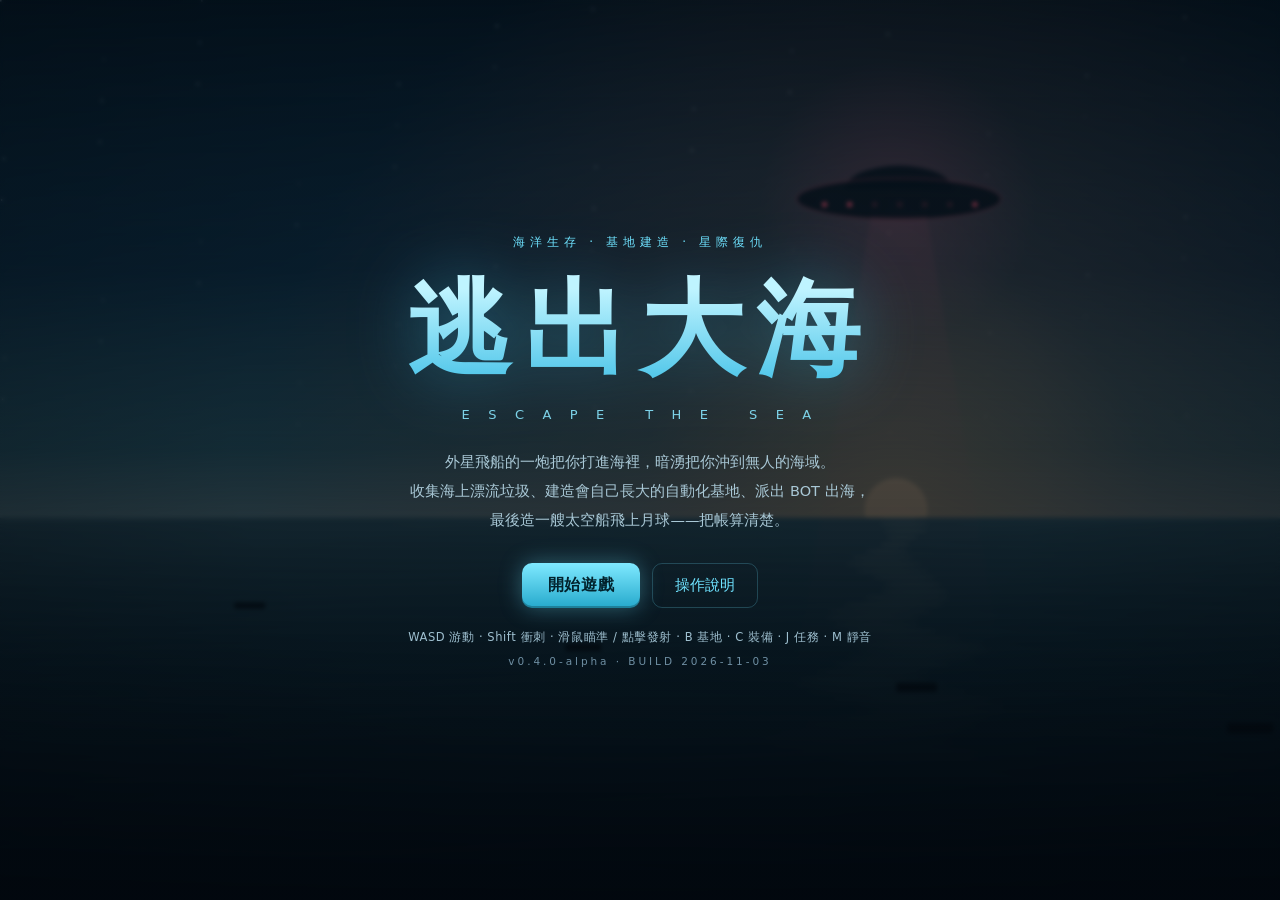
==== index.html @ 3fad2ad9 "feat(v0.4.0-alpha): 母船可通關、存檔 v3、FX 粒子系統、HUD 重製 S1a 實作（5 人團隊 S0 企劃→S1a 施工）： - 母船艙壓制：修 P0「一擊必死、無法通關」（素" ====
<!DOCTYPE html>
<html lang="zh-Hant">
<head>
<meta charset="utf-8">
<meta name="viewport" content="width=device-width,initial-scale=1">
<title>逃出大海 — Escape the Sea</title>
<link rel="icon" href="data:image/svg+xml,%3Csvg xmlns='http://www.w3.org/2000/svg' viewBox='0 0 32 32'%3E%3Crect width='32' height='32' rx='8' fill='%2302070d'/%3E%3Cpath d='M16 4.5c4.4 5.8 7.5 9.8 7.5 13.3a7.5 7.5 0 0 1-15 0C8.5 14.3 11.6 10.3 16 4.5z' fill='%236fe3ff'/%3E%3Ccircle cx='16' cy='15.5' r='2.2' fill='%23ffd166'/%3E%3Cpath d='M3.5 26c4-2.4 8-2.4 12 0s8 2.4 12 0' fill='none' stroke='%232ab8dd' stroke-width='2' stroke-linecap='round'/%3E%3C/svg%3E">
<link rel="stylesheet" href="style.css?v=0.4.0">
</head>
<body data-scene="title">
<canvas id="cv"></canvas>
<div id="scan"></div>
<div id="fade"></div>

<!-- ===== HUD (sea) ===== -->
<div id="hud">
  <div class="res-row">
    <div class="chip"><i class="dot plastic"></i><b id="r-plastic">0</b><i>塑膠</i></div>
    <div class="chip"><i class="dot wood"></i><b id="r-wood">0</b><i>木材</i></div>
    <div class="chip"><i class="dot metal"></i><b id="r-metal">0</b><i>金屬</i></div>
    <div class="chip alien"><i class="dot alloy"></i><b id="r-alloy">0</b><i>外星合金</i></div>
  </div>
  <div class="bars">
    <div class="bar"><div id="hearts" class="hearts"></div></div>
    <div class="bar"><i class="vic"><svg viewBox="0 0 24 24"><path d="M12 2C12 2 5 11 5 15a7 7 0 0014 0c0-4-7-13-7-13z"/></svg></i><div class="track"><div id="bar-ox" class="fill ox"></div></div></div>
    <div class="bar"><i class="vic"><svg viewBox="0 0 24 24"><path d="M13 2L4 14h6l-1 8 9-12h-6l1-8z"/></svg></i><div class="track"><div id="bar-st" class="fill st"></div></div></div>
  </div>
  <div id="quest" class="quest"></div>
  <div id="idle" class="idle"></div>
  <div id="basetag" class="basetag"></div>
  <div id="zone" class="basetag"></div>
</div>
<div id="hint">WASD 游動　·　Shift 衝刺　·　滑鼠 瞄準／發射　·　B 基地　·　C 裝備　·　J 任務　·　Esc 暫停　·　M 靜音</div>
<div id="toasts"></div>

<!-- ===== TITLE ===== -->
<div id="title" class="screen">
  <div class="title-inner">
    <div class="kicker">海洋生存 · 基地建造 · 星際復仇</div>
    <h1>逃出大海</h1>
    <div id="cheat-tag" class="cheat-tag" hidden>YOU CHEATER!!!</div>
    <div class="en">E S C A P E &nbsp; T H E &nbsp; S E A</div>
    <p class="blurb">外星飛船的一炮把你打進海裡，暗湧把你沖到無人的海域。<br>
    收集海上漂流垃圾、建造會自己長大的自動化基地、派出 BOT 出海，<br>
    最後造一艘太空船飛上月球——把帳算清楚。</p>
    <div class="tbtns">
      <button id="btn-start" class="primary">開始遊戲</button>
      <button id="btn-continue" class="ghost" hidden>繼續遊戲</button>
      <button id="btn-help" class="ghost">操作說明</button>
    </div>
    <div class="ctrl">WASD 游動 · Shift 衝刺 · 滑鼠瞄準 / 點擊發射 · B 基地 · C 裝備 · J 任務 · M 靜音</div>
    <div class="ver">v0.4.0-alpha · BUILD 2026-11-03</div>
  </div>
</div>

<!-- ===== INTRO ===== -->
<div id="intro" class="screen" hidden>
  <div class="intro-inner">
    <div id="intro-text"></div>
    <div class="intro-foot">
      <span id="intro-step">1 / 5</span>
      <button id="intro-next" class="primary">繼續 ▸</button>
    </div>
  </div>
</div>

<!-- ===== ENDING ===== -->
<div id="ending" class="screen" hidden>
  <div class="ending-inner">
    <div class="kicker" id="end-kicker">任務完成</div>
    <h1 id="end-title">你贏了</h1>
    <p id="end-text" class="blurb"></p>
    <div id="end-stats" class="end-stats"></div>
    <button id="end-again" class="primary">重新開始</button>
  </div>
</div>

<!-- ===== MODAL ===== -->
<div id="modal">
  <div class="modal-box">
    <div class="modal-head"><h2>標題</h2><button id="modal-x" aria-label="關閉">✕</button></div>
    <div class="modal-body" id="modal-body"></div>
    <div class="modal-foot" id="modal-foot"></div>
  </div>
</div>

<script src="js/core.js?v=0.4.0"></script>
<script src="js/fx.js?v=0.4.0"></script>
<script src="js/base.js?v=0.4.0"></script>
<script src="js/sea.js?v=0.4.0"></script>
<script src="js/space.js?v=0.4.0"></script>
<script src="js/main.js?v=0.4.0"></script>
</body>
</html>
---- style.css ----
/* =========================================================
   逃出大海 v0.4.0-alpha · UI
   規格來源：docs/art/STYLE-v0.4.md（S0 定案）
   對比（WCAG，vs --c-deep #041827）：
     ink 16.6:1 · ink-2 9.4:1 · muted 5.3:1 · cy 12.1:1 · gold 12.5:1 · danger 6.1:1
   10.5px 以下一律用 --c-muted（#6F8FA3，5.3:1）；
   舊 #4F6B7A（3.2:1）已淘汰，不再用於文字。
   ========================================================= */
:root{
  /* 深海分層 */
  --c-abyss:#02070d; --c-deep:#041827; --c-mid:#08303f; --c-shallow:#0f5a72;
  /* 文字 */
  --c-ink:#e8f8ff; --c-ink-2:#9fc0d0; --c-muted:#6f8fa3;
  /* 品牌／陣營 */
  --c-cy:#6fe3ff; --c-cy-2:#2ab8dd; --c-gold:#ffd166; --c-gold-2:#b8862e;
  --c-danger:#ff5d73; --c-green:#8ee6a4; --c-violet:#b892ff; --c-alien:#ff4fd8;
  /* 線／面 */
  --line:rgba(111,227,255,.22); --line-2:rgba(111,227,255,.10);
  --panel:rgba(6,22,33,.88); --panel-2:rgba(8,30,44,.96); --glass:rgba(4,18,28,.66);
  /* 字 */
  --font:"Microsoft JhengHei","PingFang TC","Noto Sans TC",system-ui,sans-serif;
  --font-num:"Bahnschrift","DIN Alternate","Roboto Mono","Segoe UI",var(--font);
  /* 圓角 */
  --r-sm:10px; --r-md:12px; --r-lg:16px; --r-pill:999px;
  /* 動畫 */
  --ease-out:cubic-bezier(.16,1,.3,1); --ease-snap:cubic-bezier(.2,.9,.25,1);
  --t-fast:120ms; --t-base:180ms; --t-slow:280ms; --t-pop:420ms;
  /* 舊變數別名（現有規則與 JS 內嵌樣式仍會用到） */
  --cy:var(--c-cy); --cy2:var(--c-cy-2); --gold:var(--c-gold); --ink:var(--c-ink);
}
*{box-sizing:border-box}
html,body{margin:0;height:100%;overflow:hidden;background:var(--c-abyss);color:var(--c-ink);
  font-family:var(--font)}
#cv{position:fixed;inset:0;display:block;cursor:crosshair}
#scan{position:fixed;inset:0;pointer-events:none;z-index:2;
  background:repeating-linear-gradient(0deg,rgba(0,0,0,.10) 0 1px,transparent 1px 3px),
             radial-gradient(ellipse at center,transparent 45%,rgba(0,0,0,.55) 100%);
  opacity:.55}
#fade{position:fixed;inset:0;background:var(--c-abyss);opacity:0;pointer-events:none;
  transition:opacity .3s ease;z-index:25}
#fade.on{opacity:1}
button{font-family:inherit;cursor:pointer;border:none;outline:none}
button.primary{background:linear-gradient(180deg,#7fe9ff,#25a9cc);color:#02222c;font-weight:700;
  padding:12px 26px;border-radius:var(--r-sm);font-size:16px;letter-spacing:.04em;
  box-shadow:0 0 22px rgba(111,227,255,.35),inset 0 -2px 0 rgba(0,0,0,.25);
  transition:transform var(--t-fast) var(--ease-out),box-shadow var(--t-fast)}
button.primary:hover{transform:translateY(-2px);box-shadow:0 0 30px rgba(111,227,255,.6)}
button.ghost{background:transparent;color:var(--c-cy);border:1px solid var(--line);
  padding:11px 22px;border-radius:var(--r-sm);font-size:15px}
button.ghost:hover{background:rgba(111,227,255,.1)}
button.danger{background:linear-gradient(180deg,#ff9a8b,#d94b3a);color:#2a0603;font-weight:700;
  padding:11px 22px;border-radius:var(--r-sm);font-size:15px}
button:disabled{opacity:.35;cursor:not-allowed;filter:grayscale(.4)}

/* ---------- HUD（1280×800 基準） ----------
   左上：資源 2×2（240）、生命/氧氣/體力（240）、任務卡（340）、
         基地摘要（344，2 欄分組）、zone 列（344）
   註：右下雷達是 canvas 畫的（js/sea.js:1065-1133，R=64），不是 DOM，CSS 無法改尺寸。 */
#hud{position:fixed;left:20px;top:18px;z-index:6;display:none;flex-direction:column;
  width:344px;pointer-events:none;user-select:none}
.res-row{display:grid;grid-template-columns:repeat(2,minmax(0,1fr));gap:8px;width:240px}
.chip{display:flex;align-items:center;gap:6px;height:34px;padding:0 10px 0 9px;
  background:var(--glass);border:1px solid var(--line);border-radius:var(--r-pill);
  backdrop-filter:blur(6px);font-size:10.5px;color:var(--c-ink-2);
  box-shadow:inset 0 0 18px rgba(0,0,0,.3),0 2px 10px rgba(0,0,0,.22)}
.chip .dot{width:10px;height:10px;border-radius:3px}
.chip b{order:3;margin-left:auto;min-width:0;font-family:var(--font-num);font-size:14.5px;
  font-weight:600;color:#fff;letter-spacing:.02em;font-variant-numeric:tabular-nums;line-height:1}
.chip i{order:2;font-style:normal;font-size:10.5px;color:var(--c-ink-2);
  letter-spacing:.06em;white-space:nowrap;line-height:1}
.chip.alien{border-color:rgba(184,146,255,.45);
  background:linear-gradient(180deg,rgba(24,14,44,.72),rgba(4,18,28,.7))}
.chip.alien b{color:#e3d4ff}
.dot{width:9px;height:9px;border-radius:3px;flex:0 0 auto;display:inline-block}
.dot.plastic{background:#6fe3ff;box-shadow:0 0 8px rgba(111,227,255,.55)}
.dot.wood{background:#e0a95f;box-shadow:0 0 8px rgba(224,169,95,.5)}
.dot.metal{background:#cfd9e6;box-shadow:0 0 8px rgba(207,217,230,.5)}
.dot.alloy{background:#b892ff;box-shadow:0 0 8px rgba(184,146,255,.6)}
.bars{display:flex;flex-direction:column;gap:5px;width:240px;margin-top:10px}
.bar{display:flex;align-items:center;gap:8px;font-size:11px;color:var(--c-ink-2)}
.hearts{display:flex;gap:5px;align-items:center;height:20px}
.heart{width:17px;height:17px;display:inline-block;
  filter:drop-shadow(0 0 5px rgba(255,80,110,.45))}
.heart svg{width:100%;height:100%;display:block}
.heart.on svg path{fill:var(--c-danger);stroke:#ffc2cd;stroke-width:1}
.heart.off svg path{fill:rgba(255,255,255,.07);stroke:rgba(255,120,140,.32);stroke-width:1.4}
.heart.pop{animation:hpop var(--t-pop) var(--ease-out)}
@keyframes hpop{0%{transform:scale(1)}45%{transform:scale(1.35)}100%{transform:scale(1)}}
.vic{width:14px;height:14px;display:inline-flex;flex:0 0 auto}
.vic svg{width:100%;height:100%}
.vic svg path{fill:rgba(140,220,255,.75)}
.vic.st svg path{fill:rgba(200,240,120,.75)}
.track{flex:1;width:auto;height:9px;background:rgba(0,0,0,.5);
  border:1px solid rgba(111,227,255,.18);border-radius:6px;overflow:hidden}
.fill{height:100%;width:100%;transition:width var(--t-base) linear;border-radius:5px}
.fill.hp{background:linear-gradient(90deg,#ff6b6b,#ff9f68)}
.fill.ox{background:linear-gradient(90deg,#3ad1ff,#9beaff);box-shadow:0 0 10px rgba(58,209,255,.45)}
.fill.st{background:linear-gradient(90deg,#7ddf8a,#d9f77a);box-shadow:0 0 10px rgba(125,223,138,.4)}
.quest{margin-top:10px;width:340px;max-width:calc(100vw - 40px);font-size:13px;color:#bfe6f5;
  background:linear-gradient(90deg,rgba(4,18,28,.82),rgba(4,18,28,.46));
  border:1px solid var(--line-2);border-left:3px solid var(--c-cy);
  padding:9px 12px 10px 14px;border-radius:0 var(--r-sm) var(--r-sm) 0;
  line-height:1.5;backdrop-filter:blur(6px)}
.quest .q-top{display:flex;align-items:center;gap:8px;font-size:10px;color:#7fd4ea;
  letter-spacing:.16em;margin-bottom:5px}
.quest .q-top .qbar{flex:1;height:4px;background:rgba(255,255,255,.12);
  border-radius:2px;overflow:hidden}
.quest .q-top .qbar i{display:block;height:100%;width:0;
  background:linear-gradient(90deg,#5ad1ff,#a9f0ff);box-shadow:0 0 8px rgba(90,209,255,.55);
  transition:width .26s var(--ease-out)}
.quest>div:not(.q-top):not(.q-sub){margin-top:6px;font-size:13.5px;color:var(--c-ink);
  letter-spacing:.02em;line-height:1.45}
.quest .q-sub{color:var(--c-muted);font-size:11px;margin-top:4px}
.idle{width:344px;margin-top:8px;font-size:11px;color:var(--c-muted);padding-left:2px;
  letter-spacing:.03em;line-height:1.5}
.basetag{width:344px;margin-top:8px;display:grid;grid-template-columns:repeat(2,minmax(0,1fr));
  gap:3px 12px;padding:8px 10px;font-size:11px;color:var(--c-ink-2);letter-spacing:.02em;
  line-height:1.55;background:var(--glass);border:1px solid var(--line-2);
  border-radius:var(--r-sm);backdrop-filter:blur(4px)}
.basetag span{display:block;white-space:nowrap;overflow:hidden;text-overflow:ellipsis}
.basetag b{color:var(--c-green);font-weight:600;font-family:var(--font-num);
  font-variant-numeric:tabular-nums}
#zone{display:flex;flex-wrap:wrap;gap:4px 12px;width:344px;margin-top:6px;padding:6px 10px;
  font-size:10.5px;color:var(--c-ink-2);line-height:1.5;letter-spacing:.02em;
  background:rgba(4,18,28,.5);border:1px solid var(--line-2);border-radius:var(--r-sm)}
#zone span{white-space:normal}
#zone b{color:var(--c-gold)}
#hint{position:fixed;left:50%;bottom:16px;transform:translateX(-50%);z-index:5;display:none;
  max-width:calc(100vw - 32px);font-size:12px;color:var(--c-ink-2);
  background:rgba(4,18,28,.62);border:1px solid var(--line-2);
  padding:7px 16px;border-radius:var(--r-pill);white-space:nowrap;pointer-events:none;
  letter-spacing:.03em;backdrop-filter:blur(6px)}
#toasts{position:fixed;right:18px;top:16px;z-index:7;display:flex;flex-direction:column;gap:7px;
  align-items:flex-end;pointer-events:none;max-width:min(320px,calc(100vw - 32px))}
.toast{background:var(--panel);border:1px solid var(--line);border-left:3px solid var(--c-cy);
  padding:8px 14px;border-radius:var(--r-sm);font-size:12.5px;color:var(--c-ink);
  box-shadow:0 8px 24px rgba(0,0,0,.45);animation:tin var(--t-slow) var(--ease-out);
  backdrop-filter:blur(6px)}
.toast.gold{border-left-color:var(--c-gold);color:#ffe9b3;background:rgba(38,28,6,.92)}
@keyframes tin{from{opacity:0;transform:translateX(24px)}to{opacity:1;transform:none}}
/* P2-1：母船右上角是 canvas HUD（「剩餘敵人」y≈34、觀景窗 y 72–178），
   HTML toast 下移到 y196 之後再排，不蓋畫布 HUD；toast 動畫（transform/opacity）不受影響。 */
body[data-scene="moon"] #toasts{top:196px}

/* ---------- screens ---------- */
.screen{position:fixed;inset:0;z-index:20;display:flex;align-items:center;justify-content:center;
  background:radial-gradient(ellipse at 50% 40%,rgba(4,22,34,.82),rgba(2,7,13,.96));
  backdrop-filter:blur(2px)}
.screen[hidden]{display:none !important}
#title{background:linear-gradient(180deg,rgba(3,16,26,.45),rgba(2,7,13,.72) 55%,rgba(2,7,13,.92))}
#intro{background:linear-gradient(180deg,rgba(3,16,26,.5),rgba(2,7,13,.86) 70%,rgba(2,7,13,.94))}
.kicker{font-size:12px;letter-spacing:.4em;color:var(--c-cy);text-transform:uppercase;margin-bottom:10px}
.title-inner{text-align:center;max-width:700px;padding:30px}
.title-inner h1{font-size:clamp(52px,9vw,104px);margin:0;letter-spacing:.12em;font-weight:900;
  background:linear-gradient(180deg,#bff4ff 20%,#3fbfe6 95%);-webkit-background-clip:text;
  background-clip:text;color:transparent;filter:drop-shadow(0 0 34px rgba(60,180,220,.45))}
.en{font-size:13px;letter-spacing:.55em;color:#7fd4ea;margin:6px 0 26px}
.cheat-tag{font-size:15px;letter-spacing:.4em;color:#ff5d73;font-weight:900;margin:-8px 0 14px;
  text-shadow:0 0 18px rgba(255,60,90,.8),2px 0 0 rgba(0,255,255,.5),-2px 0 0 rgba(255,0,80,.5);
  animation:cheatBlink 1.1s steps(2) infinite}
@keyframes cheatBlink{0%,60%{opacity:1}61%,100%{opacity:.45}}
body.shake{animation:shakeAll .5s linear}
@keyframes shakeAll{
  0%{transform:translate(0,0)}12%{transform:translate(-8px,4px) rotate(-.3deg)}
  25%{transform:translate(7px,-5px) rotate(.3deg)}38%{transform:translate(-5px,-3px)}
  50%{transform:translate(6px,4px)}63%{transform:translate(-4px,2px)}
  75%{transform:translate(3px,-2px)}100%{transform:translate(0,0)}}
.blurb{font-size:14.5px;line-height:2;color:#a9c8d6;margin:0 0 28px}
.tbtns{display:flex;gap:12px;justify-content:center;margin-bottom:22px;flex-wrap:wrap}
.ctrl{font-size:11.5px;color:var(--c-ink-2);letter-spacing:.05em}
.intro-inner{max-width:640px;padding:40px;text-align:left}
#intro-text{font-size:19px;line-height:2.1;color:var(--c-ink);min-height:170px;letter-spacing:.04em;
  text-shadow:0 0 24px rgba(80,200,255,.25)}
#intro-text .line{opacity:0;animation:fadeUp .6s ease forwards}
#intro-text .line:nth-child(2){animation-delay:.5s}
#intro-text .line:nth-child(3){animation-delay:1s}
@keyframes fadeUp{from{opacity:0;transform:translateY(10px)}to{opacity:1;transform:none}}
.intro-foot{display:flex;justify-content:space-between;align-items:center;margin-top:26px;
  border-top:1px solid rgba(111,227,255,.15);padding-top:20px}
#intro-step{font-size:12px;color:var(--c-ink-2);letter-spacing:.2em}
.ending-inner{text-align:center;max-width:640px;padding:40px}
.ending-inner h1{font-size:clamp(38px,6vw,62px);margin:6px 0 18px;letter-spacing:.08em;
  background:linear-gradient(180deg,#ffe6a8,#ffb03a);-webkit-background-clip:text;
  background-clip:text;color:transparent}
.end-stats{display:flex;gap:8px;justify-content:center;flex-wrap:wrap;margin:22px auto 28px;max-width:660px}
.end-stats div{background:rgba(8,30,42,.8);border:1px solid var(--line);border-radius:var(--r-sm);
  padding:9px 14px;font-size:12.5px;color:var(--c-ink-2);min-width:96px}
.end-stats b{display:block;font-size:20px;color:#fff;margin-top:4px}

/* ---------- modal ---------- */
#modal{position:fixed;inset:0;z-index:30;display:none;align-items:center;justify-content:center;
  background:rgba(1,8,14,.72);backdrop-filter:blur(5px);padding:24px}
#modal.show{display:flex;animation:fadeIn var(--t-fast) ease}
@keyframes fadeIn{from{opacity:0}to{opacity:1}}
.modal-box{width:min(980px,100%);max-height:88vh;display:flex;flex-direction:column;
  background:linear-gradient(180deg,rgba(9,30,44,.97),rgba(5,16,25,.98));
  border:1px solid rgba(111,227,255,.28);border-radius:var(--r-lg);overflow:hidden;
  box-shadow:0 30px 90px rgba(0,0,0,.7),0 0 60px rgba(30,140,190,.12)}
.modal-head{display:flex;align-items:center;justify-content:space-between;padding:16px 20px;
  border-bottom:1px solid rgba(111,227,255,.14)}
.modal-head h2{margin:0;font-size:18px;letter-spacing:.12em;color:#cdefff}
#modal-x{background:transparent;color:#7fa3b4;font-size:16px;padding:4px 8px;border-radius:6px}
#modal-x:hover{background:rgba(255,255,255,.07);color:#fff}
.modal-body{padding:18px 20px;overflow:auto;flex:1}
.modal-foot{display:flex;gap:10px;justify-content:flex-end;padding:14px 20px;
  border-top:1px solid rgba(111,227,255,.14);background:rgba(0,0,0,.18);flex-wrap:wrap}
.muted{color:var(--c-ink-2);font-size:12.5px;line-height:1.7}
.grid{display:grid;grid-template-columns:repeat(auto-fill,minmax(238px,1fr));gap:12px;margin-top:4px}

/* ---------- 卡片四態（已滿／可建造／資源不足／未解鎖） ----------
   DOM 仍由 js/core.js 產生（S1a 改不了 B 的模板字串）：
   .maxed（已滿）、.locked（craft 未解鎖）、.done（狀態列）、.cost .no（資源不足）
   都是既有 class；「買得起 vs 買不起」用 :has(.cost .no) 判斷。 */
.card{background:rgba(255,255,255,.035);border:1px solid rgba(111,227,255,.16);
  border-left:2px solid rgba(111,227,255,.10);border-radius:var(--r-md);
  padding:13px 14px;display:flex;flex-direction:column;gap:8px;position:relative;
  transition:border-color var(--t-base) var(--ease-out),background var(--t-base)}
.card:hover{border-color:rgba(111,227,255,.4);background:rgba(111,227,255,.05)}
/* 可建造：左側青條 */
.card:has(.cost):not(:has(.cost .no)){border-left-color:var(--c-cy);
  box-shadow:inset 0 0 26px rgba(111,227,255,.045)}
/* 資源不足：左側紅條 + 紅色成本 + 按鈕轉「不足」樣式（仍可點，會跳 toast） */
.card:has(.cost .no){border-left-color:var(--c-danger);background:rgba(255,93,115,.035)}
.card:has(.cost .no) button{background:linear-gradient(180deg,#3a2730,#251a20);color:#ff9aa8;
  box-shadow:none;border:1px solid rgba(255,93,115,.35)}
/* 已滿：綠條 + 綠底狀態列 */
.card.maxed{opacity:.7;border-left-color:var(--c-green)}
/* 未解鎖：金條（craft 的 .locked、base 的「無按鈕」卡） */
.card.locked,.card:not(:has(button)):not(.maxed){border-left-color:var(--c-gold);opacity:.8}
.card.maxed.locked{opacity:.7}
.card-h{display:flex;align-items:center;gap:8px;font-size:14.5px;color:#eaf9ff}
.card-h .ico{font-size:12px;font-weight:700;width:24px;height:24px;border-radius:7px;
  display:flex;align-items:center;justify-content:center;flex:0 0 auto;color:#04161f;
  background:var(--c,#8ee6a4);box-shadow:0 0 12px color-mix(in srgb,var(--c,#8ee6a4) 45%,transparent)}
.card-h .lv{margin-left:auto;font-size:11px;color:#7fd4ea;background:rgba(111,227,255,.1);
  border-radius:var(--r-pill);padding:2px 8px;letter-spacing:.06em}
.card p{margin:0;font-size:12px;color:#93b6c6;line-height:1.6;min-height:19px}
.cost{display:flex;gap:6px;flex-wrap:wrap}
.cost span{font-size:11.5px;padding:3px 8px;border-radius:6px;background:rgba(0,0,0,.32);
  color:#bfe6f5;border:1px solid rgba(255,255,255,.07);display:flex;align-items:center;gap:5px;
  font-variant-numeric:tabular-nums}
.cost span .dot{width:8px;height:8px}
.cost span.no{color:#ff9a9a;border-color:rgba(255,110,110,.4);background:rgba(255,60,60,.1)}
.card button{background:linear-gradient(180deg,rgba(111,227,255,.9),rgba(42,169,204,.9));
  color:#04222c;font-weight:700;font-size:13px;padding:8px;border-radius:8px;letter-spacing:.08em;
  transition:filter var(--t-fast),box-shadow var(--t-fast)}
.card button:hover:not(:disabled){filter:brightness(1.12);box-shadow:0 0 16px rgba(111,227,255,.35)}
.done{display:flex;align-items:center;justify-content:center;gap:6px;margin-top:auto;
  padding:8px 6px;border-radius:8px;font-size:12px;letter-spacing:.08em;text-align:center;
  background:rgba(255,255,255,.03);border:1px dashed rgba(255,255,255,.1)}
.card.maxed .done{color:var(--c-green);background:rgba(142,230,164,.07);
  border-style:solid;border-color:rgba(142,230,164,.22)}
.card:not(:has(button)):not(.maxed) .done{background:rgba(255,209,102,.05);
  border-color:rgba(255,209,102,.2)}
.launchbar{margin-top:16px;display:flex;align-items:center;gap:14px;flex-wrap:wrap;
  background:rgba(255,209,102,.06);border:1px solid rgba(255,209,102,.28);
  border-radius:var(--r-md);padding:14px 16px}
.launchbar .lbl{font-size:13px;color:#ffd98a;letter-spacing:.06em}
.launchbar .sub{font-size:11.5px;color:#c9b37a;margin-top:3px}

/* ---------- base panel ---------- */
.base-summary{display:flex;gap:16px;align-items:center;background:rgba(0,0,0,.22);
  border:1px solid rgba(111,227,255,.14);border-radius:var(--r-md);
  padding:12px 16px;margin-bottom:14px;flex-wrap:wrap}
#basemini{border-radius:var(--r-sm);background:radial-gradient(circle at 50% 50%,rgba(20,70,95,.55),rgba(3,16,24,.92));
  border:1px solid rgba(111,227,255,.12);width:132px;height:132px;flex:0 0 auto}
.bs-stats{display:flex;flex-direction:column;gap:6px;font-size:12.5px;color:var(--c-ink-2);
  min-width:240px;flex:1}
.bs-stats .row{display:flex;justify-content:space-between;gap:16px;
  border-bottom:1px dashed rgba(255,255,255,.06);padding-bottom:4px}
.bs-stats b{color:var(--c-ink);font-variant-numeric:tabular-nums}
.bs-stats .hi{color:var(--c-green)}
.tag{font-size:10px;padding:2px 7px;border-radius:var(--r-pill);letter-spacing:.1em;
  border:1px solid rgba(111,227,255,.3);color:#7fd4ea}
.tag.prod{border-color:rgba(142,230,164,.4);color:#8ee6a4}
.tag.auto{border-color:rgba(255,209,102,.4);color:#ffd166}
.tag.def{border-color:rgba(255,120,140,.4);color:#ff9aa8}
.qlist{display:flex;flex-direction:column;gap:8px}
.qrow{display:flex;gap:10px;align-items:flex-start;background:rgba(255,255,255,.03);
  border:1px solid rgba(111,227,255,.12);border-radius:var(--r-sm);padding:10px 12px;font-size:13px}
.qrow .st{width:18px;text-align:center;flex:0 0 auto}
.qrow.done{opacity:.6}
.qrow.done .txt{text-decoration:line-through}
.qrow .sub{font-size:11px;color:var(--c-muted);margin-top:3px}
.keyrow{display:flex;justify-content:space-between;gap:14px;font-size:13px;padding:7px 0;
  border-bottom:1px dashed rgba(255,255,255,.07);color:#a9c8d6}
.keyrow kbd{background:rgba(111,227,255,.12);border:1px solid rgba(111,227,255,.28);border-radius:6px;
  padding:2px 9px;font-family:inherit;font-size:12px;color:var(--c-ink)}

.ver{margin-top:10px;font-size:10.5px;color:var(--c-muted);letter-spacing:.28em}

/* ---------- RWD：≤768px（平板／窄視窗） ---------- */
@media (max-width:768px){
  #hud{left:12px;top:12px;width:calc(100vw - 24px);max-width:344px}
  .res-row,.bars{width:100%}
  .quest,.idle,.basetag,#zone{width:100%;max-width:100%}
  #hint{left:12px;right:auto;bottom:12px;transform:none;max-width:calc(100vw - 168px);
    white-space:normal;line-height:1.5;text-align:left;border-radius:10px;font-size:11px;
    padding:6px 10px}
  #toasts{left:12px;right:auto;top:auto;bottom:78px;align-items:flex-start;
    max-width:min(300px,calc(100vw - 168px))}
  body[data-scene="moon"] #toasts{top:auto;bottom:78px}
  #modal{padding:12px}
  .modal-box{max-height:92vh}
  .modal-head{padding:12px 14px}
  .modal-body{padding:12px 14px}
  .modal-foot{padding:10px 14px}
  .grid{grid-template-columns:1fr}
  .bs-stats{min-width:0}
}

/* ---------- RWD：≤430px（390 手機直向；本輪不做觸控） ---------- */
@media (max-width:430px){
  #hud{left:10px;top:10px;width:calc(100vw - 20px)}
  .res-row{gap:6px}
  .chip{height:32px;padding:0 8px;font-size:10px;gap:5px}
  .chip b{font-size:13.5px}
  .chip i{font-size:9.5px;letter-spacing:.02em}
  .heart{width:16px;height:16px}
  .track{height:8px}
  .quest{padding:8px 10px 9px 12px}
  .quest>div:not(.q-top):not(.q-sub){font-size:12.5px}
  .quest .q-sub{font-size:10.5px}
  .basetag{font-size:10px;gap:2px 8px;padding:7px 8px}
  #zone{font-size:10px;padding:5px 8px}
  .idle{font-size:10px}
  /* 提示改左下角可換行 pill；寬度讓開右下 canvas 雷達（cx=VW-86, R=64） */
  #hint{left:10px;right:auto;bottom:12px;transform:none;max-width:calc(100vw - 168px);
    white-space:normal;line-height:1.55;text-align:left;border-radius:10px;font-size:10px;
    padding:6px 10px}
  /* toast 疊在提示上方、貼齊左緣，避免蓋住 HUD 與右下雷達 */
  #toasts{left:10px;right:auto;top:auto;bottom:84px;align-items:flex-start;
    max-width:calc(100vw - 168px)}
  body[data-scene="moon"] #toasts{top:auto;bottom:84px}
  #modal{padding:8px}
  .modal-box{max-height:calc(100vh - 16px);border-radius:var(--r-md)}
  .modal-head{padding:10px 12px}
  .modal-head h2{font-size:16px}
  .modal-body{padding:10px 12px}
  .modal-foot{padding:8px 12px}
  .title-inner{padding:16px}
  .title-inner h1{font-size:clamp(40px,14vw,64px)}
  .blurb{font-size:12.5px;line-height:1.9}
  .ctrl{font-size:10px}
  .end-stats div{min-width:82px;padding:7px 10px}
  .launchbar{margin-top:10px;padding:10px 12px}
  .base-summary{padding:10px;gap:10px}
}
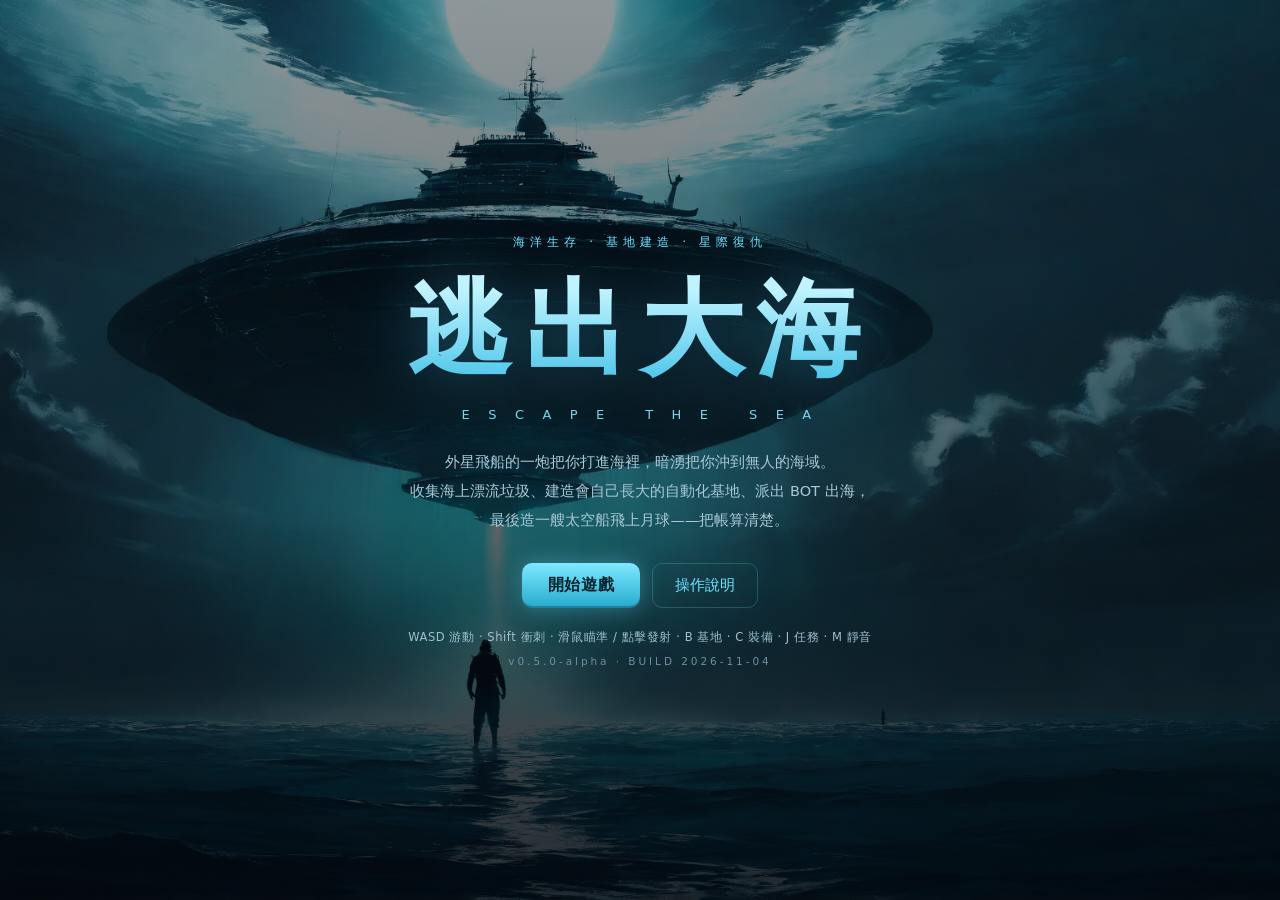
==== commit 4fc37c49: "wip(v0.5): 賞金合約/魚槍模組/深海巨獸/上手引導＋音樂與商店素材（暫停點） - B: core.js/main.js/sea.js — 賞金終端 H 面板、魚槍模組 3 槽、4 新任務、H" ====
--- a/index.html
+++ b/index.html
@@ -5,7 +5,7 @@
 <meta name="viewport" content="width=device-width,initial-scale=1">
 <title>逃出大海 — Escape the Sea</title>
 <link rel="icon" href="data:image/svg+xml,%3Csvg xmlns='http://www.w3.org/2000/svg' viewBox='0 0 32 32'%3E%3Crect width='32' height='32' rx='8' fill='%2302070d'/%3E%3Cpath d='M16 4.5c4.4 5.8 7.5 9.8 7.5 13.3a7.5 7.5 0 0 1-15 0C8.5 14.3 11.6 10.3 16 4.5z' fill='%236fe3ff'/%3E%3Ccircle cx='16' cy='15.5' r='2.2' fill='%23ffd166'/%3E%3Cpath d='M3.5 26c4-2.4 8-2.4 12 0s8 2.4 12 0' fill='none' stroke='%232ab8dd' stroke-width='2' stroke-linecap='round'/%3E%3C/svg%3E">
-<link rel="stylesheet" href="style.css?v=0.4.0">
+<link rel="stylesheet" href="style.css?v=0.5.0">
 </head>
 <body data-scene="title">
 <canvas id="cv"></canvas>
@@ -29,6 +29,7 @@
   <div id="idle" class="idle"></div>
   <div id="basetag" class="basetag"></div>
   <div id="zone" class="basetag"></div>
+  <div id="nextstep" class="nextstep" hidden></div>
 </div>
 <div id="hint">WASD 游動　·　Shift 衝刺　·　滑鼠 瞄準／發射　·　B 基地　·　C 裝備　·　J 任務　·　Esc 暫停　·　M 靜音</div>
 <div id="toasts"></div>
@@ -49,7 +50,7 @@
       <button id="btn-help" class="ghost">操作說明</button>
     </div>
     <div class="ctrl">WASD 游動 · Shift 衝刺 · 滑鼠瞄準 / 點擊發射 · B 基地 · C 裝備 · J 任務 · M 靜音</div>
-    <div class="ver">v0.4.0-alpha · BUILD 2026-11-03</div>
+    <div class="ver">v0.5.0-alpha · BUILD 2026-11-04</div>
   </div>
 </div>
 
@@ -84,11 +85,12 @@
   </div>
 </div>
 
-<script src="js/core.js?v=0.4.0"></script>
-<script src="js/fx.js?v=0.4.0"></script>
-<script src="js/base.js?v=0.4.0"></script>
-<script src="js/sea.js?v=0.4.0"></script>
-<script src="js/space.js?v=0.4.0"></script>
-<script src="js/main.js?v=0.4.0"></script>
+<script src="js/core.js?v=0.5.0"></script>
+<script src="js/fx.js?v=0.5.0"></script>
+<script src="js/base.js?v=0.5.0"></script>
+<script src="js/sea.js?v=0.5.0"></script>
+<script src="js/leviathan.js?v=0.5.0"></script>
+<script src="js/space.js?v=0.5.0"></script>
+<script src="js/main.js?v=0.5.0"></script>
 </body>
 </html>
--- a/style.css
+++ b/style.css
@@ -1,5 +1,5 @@
 /* =========================================================
-   逃出大海 v0.4.0-alpha · UI
+   逃出大海 v0.5.0-alpha · UI
    規格來源：docs/art/STYLE-v0.4.md（S0 定案）
    對比（WCAG，vs --c-deep #041827）：
      ink 16.6:1 · ink-2 9.4:1 · muted 5.3:1 · cy 12.1:1 · gold 12.5:1 · danger 6.1:1
@@ -31,7 +31,9 @@
 *{box-sizing:border-box}
 html,body{margin:0;height:100%;overflow:hidden;background:var(--c-abyss);color:var(--c-ink);
   font-family:var(--font)}
-#cv{position:fixed;inset:0;display:block;cursor:crosshair}
+#cv{position:fixed;inset:0;display:block;cursor:crosshair;transition:opacity .45s ease}
+/* 標題主視覺：ComfyUI key art（見 docs/art/AI-ASSETS-v0.5.md、TITLE-ART.md） */
+body[data-scene="title"] #cv{opacity:0}
 #scan{position:fixed;inset:0;pointer-events:none;z-index:2;
   background:repeating-linear-gradient(0deg,rgba(0,0,0,.10) 0 1px,transparent 1px 3px),
              radial-gradient(ellipse at center,transparent 45%,rgba(0,0,0,.55) 100%);
@@ -135,7 +137,7 @@
 .toast{background:var(--panel);border:1px solid var(--line);border-left:3px solid var(--c-cy);
   padding:8px 14px;border-radius:var(--r-sm);font-size:12.5px;color:var(--c-ink);
   box-shadow:0 8px 24px rgba(0,0,0,.45);animation:tin var(--t-slow) var(--ease-out);
-  backdrop-filter:blur(6px)}
+  backdrop-filter:blur(6px);max-width:100%}
 .toast.gold{border-left-color:var(--c-gold);color:#ffe9b3;background:rgba(38,28,6,.92)}
 @keyframes tin{from{opacity:0;transform:translateX(24px)}to{opacity:1;transform:none}}
 /* P2-1：母船右上角是 canvas HUD（「剩餘敵人」y≈34、觀景窗 y 72–178），
@@ -147,7 +149,11 @@
   background:radial-gradient(ellipse at 50% 40%,rgba(4,22,34,.82),rgba(2,7,13,.96));
   backdrop-filter:blur(2px)}
 .screen[hidden]{display:none !important}
-#title{background:linear-gradient(180deg,rgba(3,16,26,.45),rgba(2,7,13,.72) 55%,rgba(2,7,13,.92))}
+#title{background:
+  linear-gradient(rgba(2,7,13,.18),rgba(2,7,13,.18)),
+  linear-gradient(180deg,rgba(3,16,26,.30),rgba(2,7,13,.52) 55%,rgba(2,7,13,.82)),
+  url("docs/art/title-art/title-1920x1080.webp") center 42%/cover no-repeat,
+  var(--c-abyss)}
 #intro{background:linear-gradient(180deg,rgba(3,16,26,.5),rgba(2,7,13,.86) 70%,rgba(2,7,13,.94))}
 .kicker{font-size:12px;letter-spacing:.4em;color:var(--c-cy);text-transform:uppercase;margin-bottom:10px}
 .title-inner{text-align:center;max-width:700px;padding:30px}
@@ -289,16 +295,116 @@
 
 .ver{margin-top:10px;font-size:10.5px;color:var(--c-muted);letter-spacing:.28em}
 
+/* =========================================================
+   v0.5：下一步 HUD／賞金合約／魚槍模組
+   DOM 契約見 B 的 openBounty()／openCraft()／refreshHud()：
+   .bounty-grid .card.bounty[data-*] · .mod-grid .card.mod[data-*] · #nextstep
+   ========================================================= */
+
+/* ---------- HUD：下一步 chip（core.js 動態建立，掛在 #hud 最後） ---------- */
+#nextstep.nextstep{display:flex;align-items:center;gap:8px;width:344px;margin-top:8px;
+  padding:8px 11px;background:linear-gradient(90deg,rgba(255,209,102,.10),rgba(4,18,28,.62));
+  border:1px solid rgba(255,209,102,.26);border-left:3px solid var(--c-gold);
+  border-radius:var(--r-sm);font-size:11.5px;line-height:1.45;color:var(--c-ink);
+  backdrop-filter:blur(4px);box-shadow:0 2px 12px rgba(0,0,0,.22)}
+#nextstep.nextstep[hidden]{display:none}
+#nextstep b{flex:0 0 auto;font-size:9.5px;font-weight:700;letter-spacing:.18em;
+  color:var(--c-gold);padding:2px 6px;border-radius:4px;background:rgba(255,209,102,.10)}
+#nextstep span{color:var(--c-ink);letter-spacing:.01em}
+
+/* ---------- 賞金合約面板 ---------- */
+.bounty-top{display:flex;flex-wrap:wrap;align-items:center;gap:6px 0;margin:0 0 12px;
+  padding:9px 12px;background:rgba(0,0,0,.22);border:1px solid rgba(255,209,102,.18);
+  border-radius:var(--r-md);font-size:12px;color:var(--c-ink-2)}
+.bounty-top span{display:flex;align-items:center;gap:5px;padding:0 12px;
+  border-right:1px solid rgba(255,255,255,.08);line-height:1.4}
+.bounty-top span:first-child{padding-left:0}
+.bounty-top span:last-child{border-right:none}
+.bounty-top b{font-family:var(--font-num);font-size:15px;font-weight:600;color:var(--c-gold)}
+.bounty-grid{grid-template-columns:repeat(auto-fill,minmax(272px,1fr));gap:12px;align-items:stretch}
+.card.bounty{background:linear-gradient(180deg,rgba(255,209,102,.035),rgba(255,255,255,.025));
+  border-left-color:rgba(255,194,71,.42)}
+.card.bounty .card-h .ico{background:#ffc247;color:#241a00}
+.card.bounty .card-h b{font-size:13px;line-height:1.35}
+.card.bounty .tag{border-color:rgba(255,209,102,.45);color:var(--c-gold);
+  background:rgba(255,209,102,.08);flex:0 0 auto}
+.card.bounty .lv{background:rgba(255,209,102,.10);color:#ffe2a0;font-family:var(--font-num);
+  font-variant-numeric:tabular-nums;min-width:52px;text-align:center}
+.card.bounty[data-tier="2"] .tag{border-color:rgba(255,159,67,.5);color:#ffb36b}
+.card.bounty[data-tier="3"] .tag{border-color:rgba(255,79,216,.5);color:#ff9de8;
+  background:rgba(255,79,216,.10)}
+.bounty-bar{height:8px;border-radius:5px;background:rgba(0,0,0,.55);
+  border:1px solid rgba(255,255,255,.07);overflow:hidden;margin:2px 0 1px}
+.bounty-bar i{display:block;height:100%;width:0;border-radius:4px;
+  background:linear-gradient(90deg,#3ad1ff,#9beaff);
+  box-shadow:0 0 8px rgba(58,209,255,.4);transition:width .3s var(--ease-out)}
+.card.bounty .bounty-reward{margin:0;display:flex;align-items:center;flex-wrap:wrap;gap:5px;
+  font-size:11.5px;color:var(--c-ink-2)}
+.bounty-reward .dot{width:8px;height:8px}
+.bounty-actions{display:flex;flex-wrap:wrap;align-items:center;gap:8px;margin-top:auto}
+.bounty-actions button{flex:1 1 auto;min-width:104px;font-size:12.5px;padding:8px 10px}
+.bounty-actions button.ghost{background:transparent;color:var(--c-ink-2);border:1px solid var(--line);
+  box-shadow:none;font-size:11.5px}
+.bounty-actions button.ghost:hover{background:rgba(111,227,255,.08);color:var(--c-cy)}
+.bounty-actions [data-claim]:disabled{background:rgba(255,255,255,.06);color:var(--c-muted);
+  box-shadow:none;filter:none;opacity:1}
+/* 已完成可領 */
+.card.bounty.ready,.card.bounty[data-ready="true"]{border-color:rgba(255,209,102,.55);
+  border-left-color:var(--c-gold);box-shadow:0 0 0 1px rgba(255,209,102,.16),
+  inset 0 0 26px rgba(255,209,102,.07),0 0 20px rgba(255,209,102,.08)}
+.card.bounty.ready .bounty-bar i,.card.bounty[data-ready="true"] .bounty-bar i{
+  background:linear-gradient(90deg,#ffd166,#ffe9a8);box-shadow:0 0 10px rgba(255,209,102,.5)}
+.card.bounty.ready .lv,.card.bounty[data-ready="true"] .lv{background:var(--c-gold);color:#2a1a00}
+.card.bounty.ready .bounty-actions::before{content:"✓ 可領取";font-size:10px;letter-spacing:.14em;
+  color:var(--c-gold);margin-right:auto;padding-left:2px;animation:bountyPulse 1.6s ease-in-out infinite}
+@keyframes bountyPulse{0%,100%{opacity:.5}50%{opacity:1}}
+.card.bounty.ready [data-claim],.card.bounty[data-ready="true"] [data-claim]{
+  background:linear-gradient(180deg,#ffe08a,#ffb03a);color:#2a1a00;font-weight:700;
+  box-shadow:0 0 18px rgba(255,209,102,.4)}
+/* 已領取（B 之後若加 data-claimed 可直接用） */
+.card.bounty[data-claimed="true"]{border-left-color:var(--c-green);opacity:.7}
+.card.bounty[data-claimed="true"] .bounty-bar i{background:linear-gradient(90deg,#7ddf8a,#d9f77a)}
+/* 空槽 */
+.card.bounty.slot-empty{opacity:.62;border-style:dashed;border-color:rgba(255,209,102,.22);
+  border-left-color:rgba(255,209,102,.22);background:rgba(255,255,255,.015);
+  justify-content:center;min-height:132px}
+.card.bounty.slot-empty .done{margin:0;padding:4px 0;background:transparent;border:none;
+  color:var(--c-muted);font-size:11px;letter-spacing:.02em}
+.bounty-note{margin-top:12px;color:var(--c-muted);font-size:11px}
+
+/* ---------- 魚槍模組（3 槽） ---------- */
+.mod-grid{grid-template-columns:repeat(3,minmax(0,1fr));gap:12px;align-items:stretch}
+.card.mod{position:relative;
+  background:linear-gradient(180deg,rgba(201,166,255,.06),rgba(255,255,255,.02));
+  border-left-color:rgba(201,166,255,.5)}
+.card.mod .card-h .ico{background:var(--c,#c9a6ff);color:#1b1030}
+.card.mod .tag{border-color:rgba(201,166,255,.45);color:#d7c2ff;background:rgba(201,166,255,.1)}
+.card.mod .mod-desc{margin:0;font-size:11.5px;line-height:1.55;color:var(--c-ink-2);
+  display:-webkit-box;-webkit-line-clamp:3;-webkit-box-orient:vertical;overflow:hidden}
+.card.mod::after{position:absolute;right:11px;top:9px;font:600 9px/1 var(--font-num);
+  letter-spacing:.14em;color:rgba(201,166,255,.55)}
+.card.mod[data-slot="0"]::after{content:"SLOT 1"}
+.card.mod[data-slot="1"]::after{content:"SLOT 2"}
+.card.mod[data-slot="2"]::after{content:"SLOT 3"}
+.card.mod.slot-empty{opacity:.7;border-style:dashed;border-color:rgba(201,166,255,.24);
+  border-left-color:rgba(201,166,255,.24);background:rgba(201,166,255,.02);
+  justify-content:center;text-align:center;min-height:132px;
+  box-shadow:inset 0 0 24px rgba(201,166,255,.04)}
+.card.mod.slot-empty::before{content:"＋";display:block;font-size:22px;line-height:1;
+  color:rgba(201,166,255,.4);margin-bottom:6px}
+.card.mod.slot-empty .done{margin:0;padding:0;background:transparent;border:none;
+  color:rgba(201,166,255,.55);font-size:10.5px;line-height:1.5;letter-spacing:.02em}
+
 /* ---------- RWD：≤768px（平板／窄視窗） ---------- */
 @media (max-width:768px){
   #hud{left:12px;top:12px;width:calc(100vw - 24px);max-width:344px}
   .res-row,.bars{width:100%}
   .quest,.idle,.basetag,#zone{width:100%;max-width:100%}
-  #hint{left:12px;right:auto;bottom:12px;transform:none;max-width:calc(100vw - 168px);
+  #hint{left:12px;right:auto;bottom:12px;transform:none;max-width:calc(100vw - 196px);
     white-space:normal;line-height:1.5;text-align:left;border-radius:10px;font-size:11px;
     padding:6px 10px}
   #toasts{left:12px;right:auto;top:auto;bottom:78px;align-items:flex-start;
-    max-width:min(300px,calc(100vw - 168px))}
+    max-width:min(300px,calc(100vw - 196px))}
   body[data-scene="moon"] #toasts{top:auto;bottom:78px}
   #modal{padding:12px}
   .modal-box{max-height:92vh}
@@ -307,6 +413,10 @@
   .modal-foot{padding:10px 14px}
   .grid{grid-template-columns:1fr}
   .bs-stats{min-width:0}
+  #nextstep.nextstep{width:100%;font-size:11px}
+  .bounty-grid,.mod-grid{grid-template-columns:1fr}
+  .bounty-top{font-size:11px;padding:8px 10px}
+  .bounty-top b{font-size:14px}
 }
 
 /* ---------- RWD：≤430px（390 手機直向；本輪不做觸控） ---------- */
@@ -325,12 +435,12 @@
   #zone{font-size:10px;padding:5px 8px}
   .idle{font-size:10px}
   /* 提示改左下角可換行 pill；寬度讓開右下 canvas 雷達（cx=VW-86, R=64） */
-  #hint{left:10px;right:auto;bottom:12px;transform:none;max-width:calc(100vw - 168px);
+  #hint{left:10px;right:auto;bottom:12px;transform:none;max-width:calc(100vw - 196px);
     white-space:normal;line-height:1.55;text-align:left;border-radius:10px;font-size:10px;
     padding:6px 10px}
-  /* toast 疊在提示上方、貼齊左緣，避免蓋住 HUD 與右下雷達 */
+  /* toast 疊在提示上方、貼齊左緣，避免蓋住 HUD 與右下 canvas 雷達（R=92 → 左緣 VW-178） */
   #toasts{left:10px;right:auto;top:auto;bottom:84px;align-items:flex-start;
-    max-width:calc(100vw - 168px)}
+    max-width:calc(100vw - 196px)}
   body[data-scene="moon"] #toasts{top:auto;bottom:84px}
   #modal{padding:8px}
   .modal-box{max-height:calc(100vh - 16px);border-radius:var(--r-md)}
@@ -338,11 +448,21 @@
   .modal-head h2{font-size:16px}
   .modal-body{padding:10px 12px}
   .modal-foot{padding:8px 12px}
-  .title-inner{padding:16px}
-  .title-inner h1{font-size:clamp(40px,14vw,64px)}
-  .blurb{font-size:12.5px;line-height:1.9}
-  .ctrl{font-size:10px}
+  .title-inner{padding:14px 18px;max-width:100%}
+  .title-inner h1{font-size:clamp(34px,12vw,52px);letter-spacing:.06em}
+  .en{font-size:10.5px;letter-spacing:.34em;margin:4px 0 16px}
+  .blurb{font-size:12px;line-height:1.85;max-width:100%;overflow-wrap:anywhere}
+  .blurb br{display:none}
+  .ctrl{font-size:10px;line-height:1.7;white-space:normal;overflow-wrap:anywhere}
+  .ver{font-size:10px}
   .end-stats div{min-width:82px;padding:7px 10px}
   .launchbar{margin-top:10px;padding:10px 12px}
   .base-summary{padding:10px;gap:10px}
+  #nextstep.nextstep{font-size:10.5px;padding:6px 9px;gap:6px;margin-top:6px}
+  #nextstep b{font-size:9px;letter-spacing:.12em;padding:2px 5px}
+  .bounty-top span{padding:0 8px;font-size:10px}
+  .bounty-top b{font-size:13px}
+  .bounty-actions button{min-width:92px;font-size:11.5px}
+  .card.bounty.slot-empty,.card.mod.slot-empty{min-height:104px}
+  .bounty-note{font-size:10px}
 }
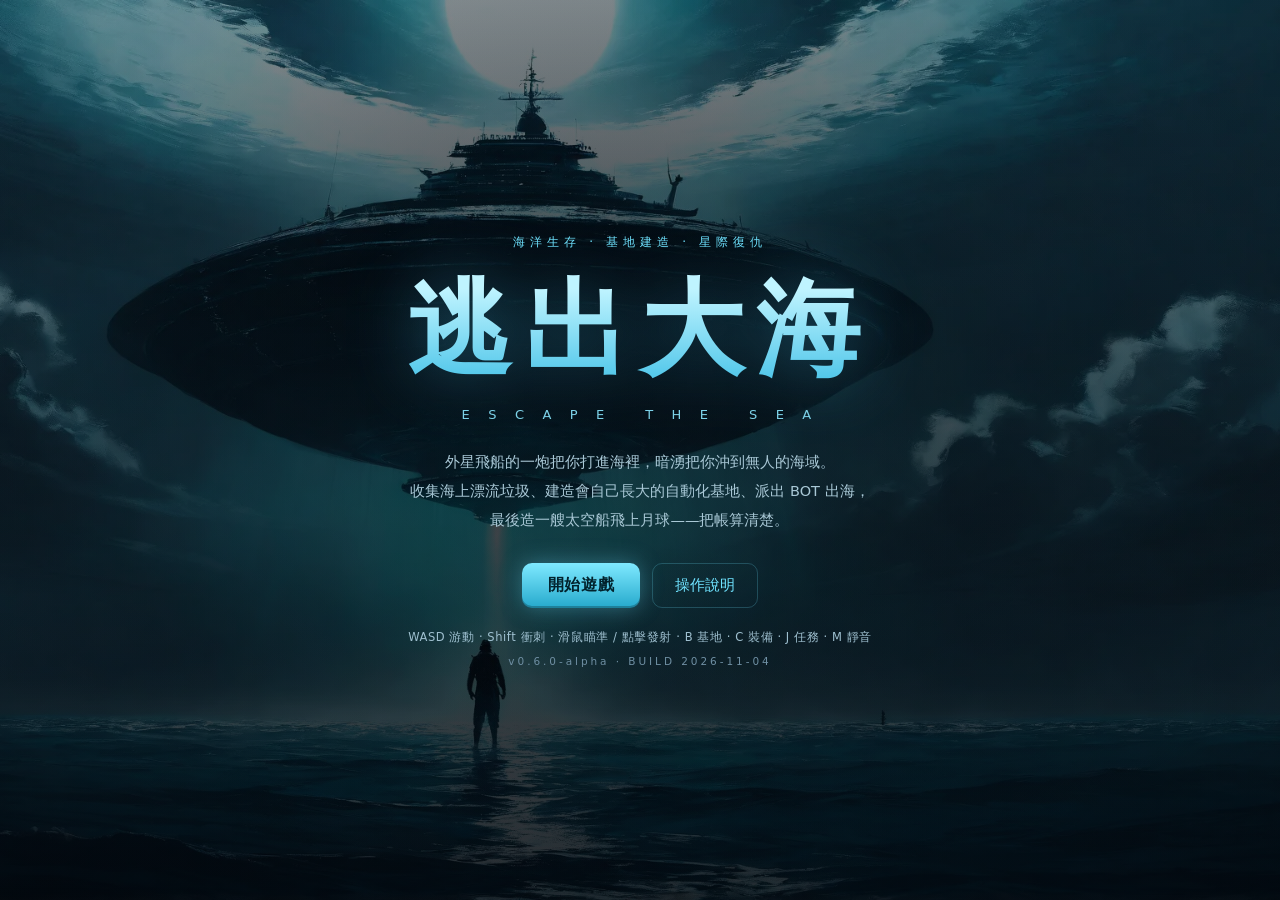
==== commit b4239454: "feat(v0.6.0-alpha): 背景音樂、成就 24、海域事件 8＋裂縫、設定/成就面板、結局 key art - B: core.js/main.js/sea.js — WebAudio 音" ====
--- a/index.html
+++ b/index.html
@@ -5,7 +5,8 @@
 <meta name="viewport" content="width=device-width,initial-scale=1">
 <title>逃出大海 — Escape the Sea</title>
 <link rel="icon" href="data:image/svg+xml,%3Csvg xmlns='http://www.w3.org/2000/svg' viewBox='0 0 32 32'%3E%3Crect width='32' height='32' rx='8' fill='%2302070d'/%3E%3Cpath d='M16 4.5c4.4 5.8 7.5 9.8 7.5 13.3a7.5 7.5 0 0 1-15 0C8.5 14.3 11.6 10.3 16 4.5z' fill='%236fe3ff'/%3E%3Ccircle cx='16' cy='15.5' r='2.2' fill='%23ffd166'/%3E%3Cpath d='M3.5 26c4-2.4 8-2.4 12 0s8 2.4 12 0' fill='none' stroke='%232ab8dd' stroke-width='2' stroke-linecap='round'/%3E%3C/svg%3E">
-<link rel="stylesheet" href="style.css?v=0.5.0">
+<link rel="preload" as="image" href="docs/art/title-art/title-1920x1080.webp">
+<link rel="stylesheet" href="style.css?v=0.6.0">
 </head>
 <body data-scene="title">
 <canvas id="cv"></canvas>
@@ -50,7 +51,7 @@
       <button id="btn-help" class="ghost">操作說明</button>
     </div>
     <div class="ctrl">WASD 游動 · Shift 衝刺 · 滑鼠瞄準 / 點擊發射 · B 基地 · C 裝備 · J 任務 · M 靜音</div>
-    <div class="ver">v0.5.0-alpha · BUILD 2026-11-04</div>
+    <div class="ver">v0.6.0-alpha · BUILD 2026-11-04</div>
   </div>
 </div>
 
@@ -85,12 +86,13 @@
   </div>
 </div>
 
-<script src="js/core.js?v=0.5.0"></script>
-<script src="js/fx.js?v=0.5.0"></script>
-<script src="js/base.js?v=0.5.0"></script>
-<script src="js/sea.js?v=0.5.0"></script>
-<script src="js/leviathan.js?v=0.5.0"></script>
-<script src="js/space.js?v=0.5.0"></script>
-<script src="js/main.js?v=0.5.0"></script>
+<script src="js/core.js?v=0.6.0"></script>
+<script src="js/fx.js?v=0.6.0"></script>
+<script src="js/base.js?v=0.6.0"></script>
+<script src="js/sea.js?v=0.6.0"></script>
+<script src="js/leviathan.js?v=0.6.0"></script>
+<script src="js/events.js?v=0.6.0"></script>
+<script src="js/space.js?v=0.6.0"></script>
+<script src="js/main.js?v=0.6.0"></script>
 </body>
 </html>
--- a/style.css
+++ b/style.css
@@ -47,12 +47,23 @@
   box-shadow:0 0 22px rgba(111,227,255,.35),inset 0 -2px 0 rgba(0,0,0,.25);
   transition:transform var(--t-fast) var(--ease-out),box-shadow var(--t-fast)}
 button.primary:hover{transform:translateY(-2px);box-shadow:0 0 30px rgba(111,227,255,.6)}
+button.primary:active{transform:translateY(0) scale(.985);box-shadow:0 0 18px rgba(111,227,255,.45)}
 button.ghost{background:transparent;color:var(--c-cy);border:1px solid var(--line);
-  padding:11px 22px;border-radius:var(--r-sm);font-size:15px}
+  padding:11px 22px;border-radius:var(--r-sm);font-size:15px;
+  transition:background var(--t-fast),color var(--t-fast),transform var(--t-fast)}
 button.ghost:hover{background:rgba(111,227,255,.1)}
+button.ghost:active{background:rgba(111,227,255,.18);transform:translateY(1px)}
 button.danger{background:linear-gradient(180deg,#ff9a8b,#d94b3a);color:#2a0603;font-weight:700;
-  padding:11px 22px;border-radius:var(--r-sm);font-size:15px}
+  padding:11px 22px;border-radius:var(--r-sm);font-size:15px;
+  transition:filter var(--t-fast),transform var(--t-fast)}
+button.danger:hover{filter:brightness(1.08)}
+button.danger:active{transform:translateY(1px)}
 button:disabled{opacity:.35;cursor:not-allowed;filter:grayscale(.4)}
+/* P3：鍵盤焦點（商業級無障礙；滑鼠點擊不顯示） */
+button:focus-visible,a:focus-visible,input:focus-visible,select:focus-visible,
+[role="switch"]:focus-visible,[role="tab"]:focus-visible,[tabindex]:focus-visible{
+  outline:2px solid var(--c-cy);outline-offset:3px}
+button:focus:not(:focus-visible){outline:none}
 
 /* ---------- HUD（1280×800 基準） ----------
    左上：資源 2×2（240）、生命/氧氣/體力（240）、任務卡（340）、
@@ -151,6 +162,7 @@
 .screen[hidden]{display:none !important}
 #title{background:
   linear-gradient(rgba(2,7,13,.18),rgba(2,7,13,.18)),
+  radial-gradient(ellipse 62% 58% at 50% 44%,rgba(2,7,13,.52),rgba(2,7,13,0) 100%),
   linear-gradient(180deg,rgba(3,16,26,.30),rgba(2,7,13,.52) 55%,rgba(2,7,13,.82)),
   url("docs/art/title-art/title-1920x1080.webp") center 42%/cover no-repeat,
   var(--c-abyss)}
@@ -171,7 +183,8 @@
   25%{transform:translate(7px,-5px) rotate(.3deg)}38%{transform:translate(-5px,-3px)}
   50%{transform:translate(6px,4px)}63%{transform:translate(-4px,2px)}
   75%{transform:translate(3px,-2px)}100%{transform:translate(0,0)}}
-.blurb{font-size:14.5px;line-height:2;color:#a9c8d6;margin:0 0 28px}
+.blurb{font-size:14.5px;line-height:2;color:#a9c8d6;margin:0 0 28px;
+  text-wrap:pretty;line-break:strict;word-break:normal}
 .tbtns{display:flex;gap:12px;justify-content:center;margin-bottom:22px;flex-wrap:wrap}
 .ctrl{font-size:11.5px;color:var(--c-ink-2);letter-spacing:.05em}
 .intro-inner{max-width:640px;padding:40px;text-align:left}
@@ -189,16 +202,29 @@
   background:linear-gradient(180deg,#ffe6a8,#ffb03a);-webkit-background-clip:text;
   background-clip:text;color:transparent}
 .end-stats{display:flex;gap:8px;justify-content:center;flex-wrap:wrap;margin:22px auto 28px;max-width:660px}
-.end-stats div{background:rgba(8,30,42,.8);border:1px solid var(--line);border-radius:var(--r-sm);
-  padding:9px 14px;font-size:12.5px;color:var(--c-ink-2);min-width:96px}
-.end-stats b{display:block;font-size:20px;color:#fff;margin-top:4px}
+.end-stats div{background:rgba(0,0,0,.32);border:1px solid rgba(255,209,102,.18);
+  border-radius:var(--r-sm);padding:9px 14px;font-size:12.5px;color:var(--c-ink-2);
+  min-width:96px;backdrop-filter:blur(4px)}
+.end-stats b{display:block;font-size:20px;color:#ffe9b3;margin-top:4px;
+  font-family:var(--font-num);font-variant-numeric:tabular-nums}
+/* P1：結局畫面也吃 key art（同標題主視覺，壓暗 + 金色榮耀光） */
+#ending{background:
+  radial-gradient(ellipse 70% 55% at 50% 30%,rgba(255,176,58,.14),rgba(255,176,58,0) 68%),
+  linear-gradient(180deg,rgba(2,7,13,.70),rgba(2,7,13,.90) 62%,rgba(2,7,13,.97)),
+  url("docs/art/title-art/title-1920x1080.webp") center 26%/cover no-repeat,
+  var(--c-abyss)}
+#ending .ending-inner{width:100%;min-width:0;max-width:640px;padding:34px 40px;border-radius:var(--r-lg);
+  background:linear-gradient(180deg,rgba(6,22,33,.76),rgba(4,14,22,.86));
+  border:1px solid rgba(255,209,102,.28);backdrop-filter:blur(8px);
+  box-shadow:0 30px 80px rgba(0,0,0,.62),inset 0 1px 0 rgba(255,255,255,.05),
+    inset 0 0 60px rgba(255,176,58,.04)}
 
 /* ---------- modal ---------- */
 #modal{position:fixed;inset:0;z-index:30;display:none;align-items:center;justify-content:center;
   background:rgba(1,8,14,.72);backdrop-filter:blur(5px);padding:24px}
 #modal.show{display:flex;animation:fadeIn var(--t-fast) ease}
 @keyframes fadeIn{from{opacity:0}to{opacity:1}}
-.modal-box{width:min(980px,100%);max-height:88vh;display:flex;flex-direction:column;
+.modal-box{width:min(980px,100%);min-width:0;max-height:88vh;display:flex;flex-direction:column;
   background:linear-gradient(180deg,rgba(9,30,44,.97),rgba(5,16,25,.98));
   border:1px solid rgba(111,227,255,.28);border-radius:var(--r-lg);overflow:hidden;
   box-shadow:0 30px 90px rgba(0,0,0,.7),0 0 60px rgba(30,140,190,.12)}
@@ -207,7 +233,7 @@
 .modal-head h2{margin:0;font-size:18px;letter-spacing:.12em;color:#cdefff}
 #modal-x{background:transparent;color:#7fa3b4;font-size:16px;padding:4px 8px;border-radius:6px}
 #modal-x:hover{background:rgba(255,255,255,.07);color:#fff}
-.modal-body{padding:18px 20px;overflow:auto;flex:1}
+.modal-body{padding:18px 20px;overflow:auto;flex:1;min-width:0}
 .modal-foot{display:flex;gap:10px;justify-content:flex-end;padding:14px 20px;
   border-top:1px solid rgba(111,227,255,.14);background:rgba(0,0,0,.18);flex-wrap:wrap}
 .muted{color:var(--c-ink-2);font-size:12.5px;line-height:1.7}
@@ -395,6 +421,171 @@
 .card.mod.slot-empty .done{margin:0;padding:0;background:transparent;border:none;
   color:rgba(201,166,255,.55);font-size:10.5px;line-height:1.5;letter-spacing:.02em}
 
+/* =========================================================
+   v0.6：設定面板／成就面板／reduce motion
+   DOM（B 的 core.js openSettings()／achHtml()）：
+   .settings-group > .settings-row > label + input.slider + output.settings-value；
+   button.toggle[data-setting][aria-checked]；.segmented > button.seg[data-lang]；
+   .ach-top > .ach-progress > .ach-bar > i + .ach-count；.ach-tabs > button.ach-tab[data-ach-cat]；
+   .ach-grid > .ach-card[data-cat][data-unlocked][data-hidden] > .ach-icon/.ach-main/.ach-badge
+   ========================================================= */
+
+/* ---------- 設定面板（openSettings()；#modal:has(.settings) 收窄） ----------
+   DOM（B）：.settings > .settings-group > .settings-row > label + input.slider
+   + output.settings-value；button.toggle[data-setting][aria-checked]；.segmented > button.seg */
+#modal:has(.settings) .modal-box{width:min(660px,100%)}
+.settings{display:flex;flex-direction:column;gap:12px;padding:2px 0}
+.settings-group{display:flex;flex-direction:column;gap:8px}
+.settings-group+.settings-group{margin-top:2px;padding-top:10px;
+  border-top:1px dashed rgba(255,255,255,.08)}
+.settings-row{display:flex;align-items:center;gap:14px;min-height:52px;padding:10px 14px;
+  background:rgba(255,255,255,.03);border:1px solid var(--line-2);
+  border-radius:var(--r-sm);transition:border-color var(--t-fast),background var(--t-fast)}
+.settings-row:hover{border-color:rgba(111,227,255,.22);background:rgba(111,227,255,.03)}
+.settings-row>label{flex:0 0 128px;font-size:13px;color:var(--c-ink);
+  letter-spacing:.02em;line-height:1.35;cursor:pointer}
+.settings-row input.slider,.settings-row input.settings-range{flex:1;min-width:0}
+.settings-value,.settings-val{flex:0 0 46px;text-align:right;font-family:var(--font-num);
+  font-size:14px;font-weight:600;color:var(--c-cy);font-variant-numeric:tabular-nums}
+.settings-note{margin:2px 2px 0;font-size:11px;color:var(--c-muted);line-height:1.6}
+.settings-note b{color:var(--c-ink-2);font-weight:600}
+
+/* 滑桿：thumb 28px（觸控友善）＋鍵盤 focus ring */
+.settings input[type="range"]{-webkit-appearance:none;appearance:none;width:100%;
+  height:30px;margin:0;background:transparent;cursor:pointer;touch-action:pan-y}
+.settings input[type="range"]::-webkit-slider-runnable-track{
+  height:8px;border-radius:5px;background:linear-gradient(90deg,#0f5a72,#1f7f9a);
+  border:1px solid rgba(111,227,255,.22);box-shadow:inset 0 1px 3px rgba(0,0,0,.55)}
+.settings input[type="range"]::-webkit-slider-thumb{-webkit-appearance:none;
+  width:28px;height:28px;margin-top:-11px;border-radius:50%;
+  background:radial-gradient(circle at 35% 30%,#eafcff,#6fe3ff 55%,#1f8fb0);
+  border:2px solid #06222e;box-shadow:0 0 12px rgba(111,227,255,.55),0 2px 6px rgba(0,0,0,.5);
+  transition:transform var(--t-fast) var(--ease-out),box-shadow var(--t-fast)}
+.settings input[type="range"]:hover::-webkit-slider-thumb{transform:scale(1.08)}
+.settings input[type="range"]:active::-webkit-slider-thumb{transform:scale(.96)}
+.settings input[type="range"]:focus-visible{outline:none}
+.settings input[type="range"]:focus-visible::-webkit-slider-thumb{
+  box-shadow:0 0 0 3px rgba(2,7,13,.95),0 0 0 5px var(--c-cy),0 0 16px rgba(111,227,255,.6)}
+.settings input[type="range"]::-moz-range-track{height:8px;border-radius:5px;
+  background:linear-gradient(90deg,#0f5a72,#1f7f9a);border:1px solid rgba(111,227,255,.22)}
+.settings input[type="range"]::-moz-range-thumb{width:28px;height:28px;border-radius:50%;
+  background:radial-gradient(circle at 35% 30%,#eafcff,#6fe3ff 55%,#1f8fb0);
+  border:2px solid #06222e;box-shadow:0 0 12px rgba(111,227,255,.55)}
+.settings input[type="range"]:focus-visible::-moz-range-thumb{
+  box-shadow:0 0 0 5px var(--c-cy),0 0 16px rgba(111,227,255,.6)}
+
+/* 開關（總靜音／減少動態）：button.toggle + aria-checked，文字是 開/關 */
+.settings-row button.toggle{flex:0 0 auto;min-width:66px;height:32px;padding:0 12px;
+  border-radius:999px;display:inline-flex;align-items:center;justify-content:center;gap:6px;
+  background:rgba(0,0,0,.45);border:1px solid var(--line);color:var(--c-ink-2);
+  font-size:12px;letter-spacing:.08em;
+  transition:background var(--t-base),border-color var(--t-base),color var(--t-base),box-shadow var(--t-base)}
+.settings-row button.toggle::before{content:"";width:8px;height:8px;border-radius:50%;
+  background:rgba(143,179,196,.55);transition:background var(--t-base),box-shadow var(--t-base)}
+.settings-row button.toggle:hover{border-color:rgba(111,227,255,.4);color:var(--c-ink)}
+.settings-row button.toggle[aria-checked="true"]{color:#eafcff;font-weight:700;
+  background:linear-gradient(90deg,rgba(42,184,221,.55),rgba(111,227,255,.26));
+  border-color:rgba(111,227,255,.6);box-shadow:0 0 14px rgba(111,227,255,.22)}
+.settings-row button.toggle[aria-checked="true"]::before{background:var(--c-cy);
+  box-shadow:0 0 8px rgba(111,227,255,.9)}
+.settings-row button.toggle:focus-visible{outline:2px solid var(--c-cy);outline-offset:3px}
+
+/* 語言切換（English 先 disabled＋即將推出） */
+.settings-row .segmented{display:flex;gap:8px;margin-left:auto;flex-wrap:wrap}
+.segmented button.seg,.seg{min-height:36px;padding:0 14px;border-radius:8px;font-size:12px;
+  background:rgba(255,255,255,.04);border:1px solid var(--line-2);color:var(--c-ink-2);
+  transition:background var(--t-fast),color var(--t-fast),border-color var(--t-fast)}
+.segmented button.seg:hover:not(:disabled){background:rgba(111,227,255,.08);color:var(--c-ink)}
+.segmented button.seg[aria-pressed="true"],.segmented button.seg.on,.seg.on{
+  background:linear-gradient(180deg,#7fe9ff,#25a9cc);color:#04222c;font-weight:700;
+  border-color:transparent;box-shadow:0 0 14px rgba(111,227,255,.3)}
+.segmented button.seg:disabled{opacity:.5;cursor:not-allowed;filter:none}
+.seg .soon{display:inline-block;margin-left:6px;font-size:9px;letter-spacing:.06em;
+  color:var(--c-gold);border:1px solid rgba(255,209,102,.35);border-radius:999px;
+  padding:1px 6px;white-space:nowrap}
+
+/* ---------- 成就面板（openQuests() 下半：achHtml()） ----------
+   DOM（B）：.ach > .ach-top(.ach-progress>.ach-bar>i + .ach-count)
+   + .ach-tabs > button.ach-tab[data-ach-cat] + .ach-grid > .ach-card[data-cat][data-unlocked][data-hidden]
+   > .ach-icon + .ach-main(.ach-name/.ach-desc) + .ach-badge */
+.ach{margin-top:20px;padding-top:16px;border-top:1px solid rgba(111,227,255,.14)}
+.ach-top{display:flex;align-items:center;gap:12px;margin-bottom:10px}
+.ach-top::before{content:"成就";font-size:13px;font-weight:600;letter-spacing:.08em;
+  color:var(--c-ink);margin-right:2px}
+.ach-progress{flex:1;max-width:320px;height:8px;border-radius:5px;overflow:hidden;
+  background:rgba(0,0,0,.5);border:1px solid rgba(255,255,255,.08)}
+.ach-progress .ach-bar{height:100%}
+.ach-progress i{display:block;height:100%;width:0;border-radius:5px;
+  background:linear-gradient(90deg,#ffd166,#ffe9a8);box-shadow:0 0 8px rgba(255,209,102,.45);
+  transition:width .4s var(--ease-out)}
+.ach-count{margin-left:auto;font-family:var(--font-num);font-size:11.5px;color:var(--c-gold);
+  background:rgba(255,209,102,.08);border:1px solid rgba(255,209,102,.25);
+  border-radius:999px;padding:2px 9px;font-variant-numeric:tabular-nums}
+.ach-tabs{display:flex;gap:6px;flex-wrap:wrap;margin:0 0 12px}
+.ach-tab{height:28px;padding:0 11px;border-radius:999px;font-size:11px;
+  background:transparent;border:1px solid var(--line-2);color:var(--c-ink-2);
+  transition:background var(--t-fast),color var(--t-fast),border-color var(--t-fast)}
+.ach-tab:hover{background:rgba(111,227,255,.06);color:var(--c-ink)}
+.ach-tab.on,.ach-tab[aria-pressed="true"]{border-color:rgba(255,209,102,.5);
+  color:var(--c-gold);background:rgba(255,209,102,.08)}
+.ach-grid{display:grid;grid-template-columns:repeat(auto-fill,minmax(216px,1fr));gap:10px}
+.ach-card{position:relative;display:flex;gap:10px;align-items:flex-start;padding:11px 12px;
+  border-radius:var(--r-md);background:rgba(255,255,255,.03);
+  border:1px solid rgba(111,227,255,.14);
+  transition:border-color var(--t-fast),background var(--t-fast),transform var(--t-fast)}
+.ach-card:hover{border-color:rgba(111,227,255,.3);background:rgba(111,227,255,.04)}
+.ach-icon{flex:0 0 auto;width:32px;height:32px;border-radius:9px;display:flex;
+  align-items:center;justify-content:center;font-size:15px;line-height:1;
+  font-family:var(--font-num);color:#8fb3c4;background:rgba(0,0,0,.35);
+  border:1px solid var(--line-2)}
+.ach-main{flex:1;min-width:0;padding-right:58px}
+.ach-name{font-size:13px;font-weight:600;color:var(--c-ink);letter-spacing:.02em;line-height:1.35}
+.ach-desc{margin-top:3px;font-size:11px;color:var(--c-muted);line-height:1.5}
+.ach-badge{position:absolute;right:10px;top:10px;font-size:9px;letter-spacing:.08em;
+  color:var(--c-ink-2);border:1px solid var(--line);border-radius:999px;padding:1px 7px;
+  white-space:nowrap}
+/* 分類色（進度／挑戰／彩蛋） */
+.ach-card[data-cat="progress"] .ach-icon{color:#7fd4ea;border-color:rgba(111,227,255,.3);
+  background:rgba(111,227,255,.08)}
+.ach-card[data-cat="progress"] .ach-badge{color:#7fd4ea;border-color:rgba(111,227,255,.35)}
+.ach-card[data-cat="challenge"] .ach-icon{color:#ffd166;border-color:rgba(255,209,102,.35);
+  background:rgba(255,209,102,.08)}
+.ach-card[data-cat="challenge"] .ach-badge{color:#ffd166;border-color:rgba(255,209,102,.4)}
+.ach-card[data-cat="secret"] .ach-icon{color:#c9a6ff;border-color:rgba(201,166,255,.35);
+  background:rgba(201,166,255,.08)}
+.ach-card[data-cat="secret"] .ach-badge{color:#c9a6ff;border-color:rgba(201,166,255,.4)}
+/* 未解鎖 */
+.ach-card[data-unlocked="false"]{opacity:.82}
+/* 隱藏 ??? */
+.ach-card[data-hidden="true"]{opacity:.62;border-style:dashed}
+.ach-card[data-hidden="true"] .ach-icon{color:rgba(143,179,196,.75);font-size:16px}
+.ach-card[data-hidden="true"] .ach-name{color:var(--c-muted);letter-spacing:.22em}
+.ach-card[data-hidden="true"] .ach-desc{color:rgba(143,179,196,.55)}
+/* 已解鎖：金框＋金星＋解鎖動畫 */
+.ach-card[data-unlocked="true"],.ach-card.unlocked{border-color:rgba(255,209,102,.48);
+  background:linear-gradient(180deg,rgba(255,209,102,.08),rgba(255,255,255,.02));
+  box-shadow:inset 0 0 22px rgba(255,209,102,.07),0 0 14px rgba(255,209,102,.08)}
+.ach-card[data-unlocked="true"] .ach-icon{color:#2a1a00;font-weight:700;
+  background:linear-gradient(180deg,#ffe08a,#ffb03a);border-color:rgba(255,209,102,.7);
+  box-shadow:0 0 14px rgba(255,209,102,.45)}
+.ach-card[data-unlocked="true"] .ach-name{color:#ffe9b3}
+.ach-card[data-unlocked="true"] .ach-desc{color:#c9b37a}
+.ach-card[data-unlocked="true"] .ach-badge{color:#2a1a00;background:var(--c-gold);
+  border-color:transparent;font-weight:700}
+@keyframes achUnlock{0%{box-shadow:0 0 0 0 rgba(255,209,102,.55),inset 0 0 0 rgba(255,209,102,0)}
+  55%{box-shadow:0 0 0 4px rgba(255,209,102,.28),inset 0 0 30px rgba(255,209,102,.16)}
+  100%{box-shadow:inset 0 0 22px rgba(255,209,102,.07),0 0 14px rgba(255,209,102,.08)}}
+.ach-card.unlocked{animation:achUnlock var(--t-pop) var(--ease-out) both}
+
+/* ---------- reduce motion（設定開關＋系統偏好） ---------- */
+body.reduce-motion *,body.reduce-motion *::before,body.reduce-motion *::after{
+  animation-duration:.001ms !important;animation-iteration-count:1 !important;
+  transition-duration:.001ms !important;scroll-behavior:auto !important}
+@media (prefers-reduced-motion:reduce){
+  *,*::before,*::after{animation-duration:.001ms !important;animation-iteration-count:1 !important;
+    transition-duration:.001ms !important;scroll-behavior:auto !important}
+}
+
 /* ---------- RWD：≤768px（平板／窄視窗） ---------- */
 @media (max-width:768px){
   #hud{left:12px;top:12px;width:calc(100vw - 24px);max-width:344px}
@@ -417,6 +608,14 @@
   .bounty-grid,.mod-grid{grid-template-columns:1fr}
   .bounty-top{font-size:11px;padding:8px 10px}
   .bounty-top b{font-size:14px}
+  #modal:has(.settings) .modal-box{width:100%}
+  .settings-row{flex-wrap:wrap;gap:8px 12px}
+  .settings-row>label{flex:1 1 100%}
+  .settings-row input.slider,.settings-row input.settings-range{flex:1 1 0;width:auto;min-width:0}
+  .settings-value,.settings-val{flex:0 0 42px}
+  .settings-row button.toggle{margin-left:auto}
+  .ach-grid{grid-template-columns:repeat(2,minmax(0,1fr))}
+  .ach-progress{max-width:none}
 }
 
 /* ---------- RWD：≤430px（390 手機直向；本輪不做觸控） ---------- */
@@ -465,4 +664,21 @@
   .bounty-actions button{min-width:92px;font-size:11.5px}
   .card.bounty.slot-empty,.card.mod.slot-empty{min-height:104px}
   .bounty-note{font-size:10px}
+  #modal:has(.settings) .modal-box{width:100%}
+  .settings-row{padding:9px 10px;gap:8px 10px}
+  .settings-row>label{flex:1 1 100%;font-size:12px}
+  .settings-value,.settings-val{font-size:13px}
+  .settings-note{font-size:10px}
+  .settings-row .segmented{margin-left:0}
+  .segmented button.seg{min-height:34px;padding:0 11px;font-size:11px}
+  .settings-row input.slider,.settings-row input.settings-range{flex:1 1 0;width:auto;min-width:0}
+  .ach-grid{grid-template-columns:1fr}
+  .ach-card{padding:10px}
+  .ach-icon{width:28px;height:28px;font-size:13px}
+  .ach-main{padding-right:48px}
+  .ach-name{font-size:12px}
+  .ach-desc{font-size:10.5px}
+  .ach-badge{font-size:8.5px;padding:1px 6px}
+  #ending .ending-inner{padding:24px 18px}
+  .end-stats div{min-width:0;flex:1 1 30%}
 }
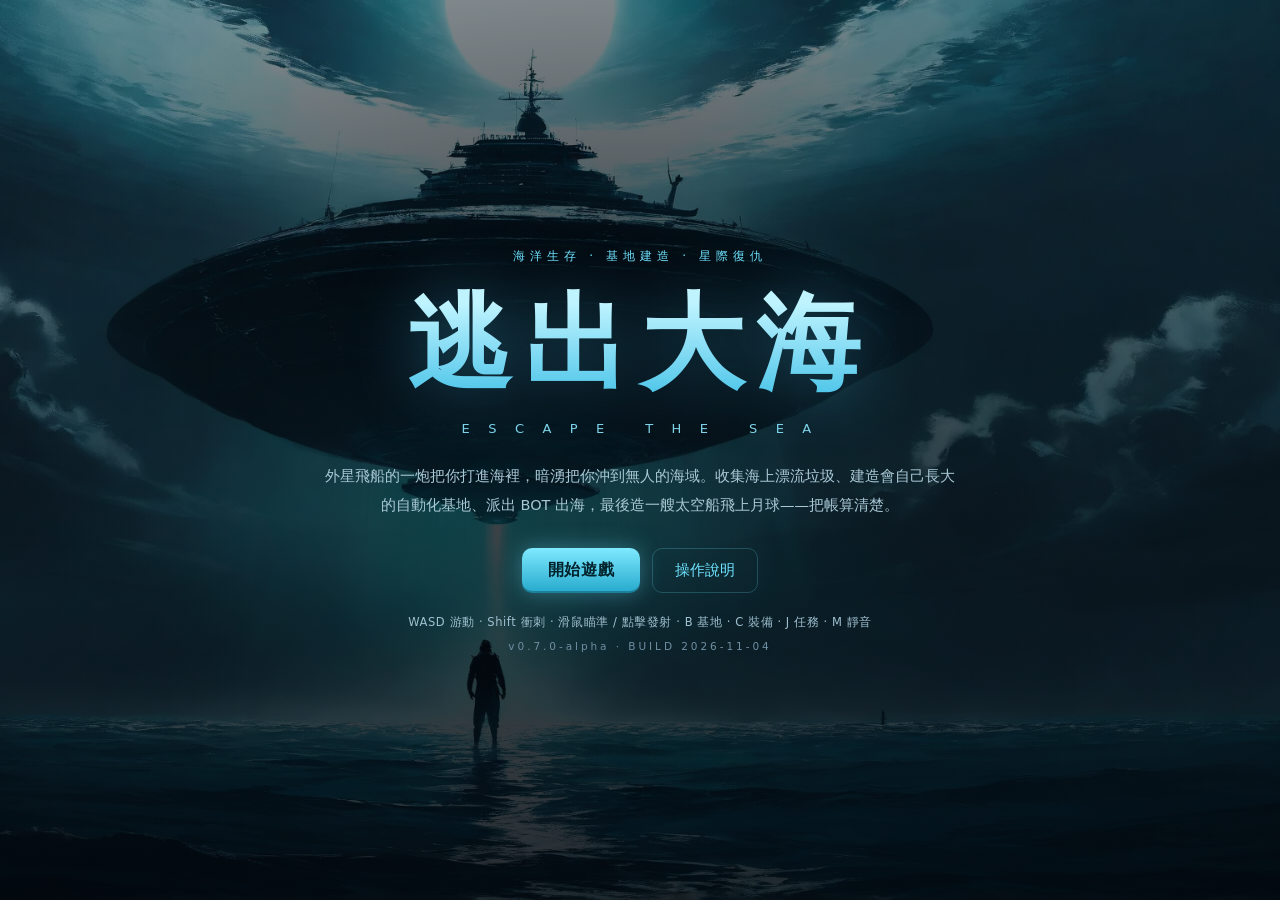
==== commit 879b6683: "feat(v0.7.0-alpha): 英文版i18n接線、手機觸控、PWA離線、教學5步、升空gate UI、PWA/EN素材 - B: core.js 1767 行 — t()/語言切換/全 UI" ====
--- a/index.html
+++ b/index.html
@@ -2,11 +2,17 @@
 <html lang="zh-Hant">
 <head>
 <meta charset="utf-8">
-<meta name="viewport" content="width=device-width,initial-scale=1">
+<meta name="viewport" content="width=device-width,initial-scale=1,viewport-fit=cover">
 <title>逃出大海 — Escape the Sea</title>
 <link rel="icon" href="data:image/svg+xml,%3Csvg xmlns='http://www.w3.org/2000/svg' viewBox='0 0 32 32'%3E%3Crect width='32' height='32' rx='8' fill='%2302070d'/%3E%3Cpath d='M16 4.5c4.4 5.8 7.5 9.8 7.5 13.3a7.5 7.5 0 0 1-15 0C8.5 14.3 11.6 10.3 16 4.5z' fill='%236fe3ff'/%3E%3Ccircle cx='16' cy='15.5' r='2.2' fill='%23ffd166'/%3E%3Cpath d='M3.5 26c4-2.4 8-2.4 12 0s8 2.4 12 0' fill='none' stroke='%232ab8dd' stroke-width='2' stroke-linecap='round'/%3E%3C/svg%3E">
 <link rel="preload" as="image" href="docs/art/title-art/title-1920x1080.webp">
-<link rel="stylesheet" href="style.css?v=0.6.0">
+<meta name="theme-color" content="#02070d">
+<meta name="apple-mobile-web-app-capable" content="yes">
+<meta name="apple-mobile-web-app-status-bar-style" content="black-translucent">
+<meta name="apple-mobile-web-app-title" content="逃出大海">
+<link rel="manifest" href="manifest.webmanifest">
+<link rel="apple-touch-icon" href="docs/art/pwa/apple-touch-icon-180.png">
+<link rel="stylesheet" href="style.css?v=0.7.0">
 </head>
 <body data-scene="title">
 <canvas id="cv"></canvas>
@@ -51,7 +57,7 @@
       <button id="btn-help" class="ghost">操作說明</button>
     </div>
     <div class="ctrl">WASD 游動 · Shift 衝刺 · 滑鼠瞄準 / 點擊發射 · B 基地 · C 裝備 · J 任務 · M 靜音</div>
-    <div class="ver">v0.6.0-alpha · BUILD 2026-11-04</div>
+    <div class="ver">v0.7.0-alpha · BUILD 2026-11-04</div>
   </div>
 </div>
 
@@ -86,13 +92,15 @@
   </div>
 </div>
 
-<script src="js/core.js?v=0.6.0"></script>
-<script src="js/fx.js?v=0.6.0"></script>
-<script src="js/base.js?v=0.6.0"></script>
-<script src="js/sea.js?v=0.6.0"></script>
-<script src="js/leviathan.js?v=0.6.0"></script>
-<script src="js/events.js?v=0.6.0"></script>
-<script src="js/space.js?v=0.6.0"></script>
-<script src="js/main.js?v=0.6.0"></script>
+<script src="js/core.js?v=0.7.0"></script>
+<script src="docs/i18n/STRINGS.js?v=0.7.0"></script>
+<script src="js/fx.js?v=0.7.0"></script>
+<script src="js/base.js?v=0.7.0"></script>
+<script src="js/sea.js?v=0.7.0"></script>
+<script src="js/leviathan.js?v=0.7.0"></script>
+<script src="js/events.js?v=0.7.0"></script>
+<script src="js/space.js?v=0.7.0"></script>
+<script src="js/main.js?v=0.7.0"></script>
+<script src="js/touch.js?v=0.7.0"></script>
 </body>
 </html>
--- a/style.css
+++ b/style.css
@@ -71,16 +71,17 @@
    註：右下雷達是 canvas 畫的（js/sea.js:1065-1133，R=64），不是 DOM，CSS 無法改尺寸。 */
 #hud{position:fixed;left:20px;top:18px;z-index:6;display:none;flex-direction:column;
   width:344px;pointer-events:none;user-select:none}
-.res-row{display:grid;grid-template-columns:repeat(2,minmax(0,1fr));gap:8px;width:240px}
+.res-row{display:grid;grid-template-columns:repeat(2,minmax(0,1fr));gap:8px;width:264px}
 .chip{display:flex;align-items:center;gap:6px;height:34px;padding:0 10px 0 9px;
   background:var(--glass);border:1px solid var(--line);border-radius:var(--r-pill);
   backdrop-filter:blur(6px);font-size:10.5px;color:var(--c-ink-2);
   box-shadow:inset 0 0 18px rgba(0,0,0,.3),0 2px 10px rgba(0,0,0,.22)}
 .chip .dot{width:10px;height:10px;border-radius:3px}
-.chip b{order:3;margin-left:auto;min-width:0;font-family:var(--font-num);font-size:14.5px;
+.chip b{order:3;margin-left:auto;flex:0 0 auto;min-width:0;font-family:var(--font-num);font-size:14.5px;
   font-weight:600;color:#fff;letter-spacing:.02em;font-variant-numeric:tabular-nums;line-height:1}
 .chip i{order:2;font-style:normal;font-size:10.5px;color:var(--c-ink-2);
-  letter-spacing:.06em;white-space:nowrap;line-height:1}
+  letter-spacing:.06em;white-space:nowrap;line-height:1;min-width:0;
+  overflow:hidden;text-overflow:ellipsis}
 .chip.alien{border-color:rgba(184,146,255,.45);
   background:linear-gradient(180deg,rgba(24,14,44,.72),rgba(4,18,28,.7))}
 .chip.alien b{color:#e3d4ff}
@@ -144,11 +145,11 @@
   padding:7px 16px;border-radius:var(--r-pill);white-space:nowrap;pointer-events:none;
   letter-spacing:.03em;backdrop-filter:blur(6px)}
 #toasts{position:fixed;right:18px;top:16px;z-index:7;display:flex;flex-direction:column;gap:7px;
-  align-items:flex-end;pointer-events:none;max-width:min(320px,calc(100vw - 32px))}
+  align-items:flex-end;pointer-events:none;max-width:min(320px,calc(100vw - 32px));min-width:0}
 .toast{background:var(--panel);border:1px solid var(--line);border-left:3px solid var(--c-cy);
   padding:8px 14px;border-radius:var(--r-sm);font-size:12.5px;color:var(--c-ink);
   box-shadow:0 8px 24px rgba(0,0,0,.45);animation:tin var(--t-slow) var(--ease-out);
-  backdrop-filter:blur(6px);max-width:100%}
+  backdrop-filter:blur(6px);max-width:100%;overflow-wrap:anywhere;word-break:normal}
 .toast.gold{border-left-color:var(--c-gold);color:#ffe9b3;background:rgba(38,28,6,.92)}
 @keyframes tin{from{opacity:0;transform:translateX(24px)}to{opacity:1;transform:none}}
 /* P2-1：母船右上角是 canvas HUD（「剩餘敵人」y≈34、觀景窗 y 72–178），
@@ -336,7 +337,7 @@
 #nextstep.nextstep[hidden]{display:none}
 #nextstep b{flex:0 0 auto;font-size:9.5px;font-weight:700;letter-spacing:.18em;
   color:var(--c-gold);padding:2px 6px;border-radius:4px;background:rgba(255,209,102,.10)}
-#nextstep span{color:var(--c-ink);letter-spacing:.01em}
+#nextstep span{color:var(--c-ink);letter-spacing:.01em;min-width:0;overflow-wrap:anywhere}
 
 /* ---------- 賞金合約面板 ---------- */
 .bounty-top{display:flex;flex-wrap:wrap;align-items:center;gap:6px 0;margin:0 0 12px;
@@ -383,6 +384,8 @@
 .card.bounty.ready .lv,.card.bounty[data-ready="true"] .lv{background:var(--c-gold);color:#2a1a00}
 .card.bounty.ready .bounty-actions::before{content:"✓ 可領取";font-size:10px;letter-spacing:.14em;
   color:var(--c-gold);margin-right:auto;padding-left:2px;animation:bountyPulse 1.6s ease-in-out infinite}
+/* pseudo content 也要跟著語言；innerText 掃不到，需 html[lang] 覆寫 */
+html[lang="en"] .card.bounty.ready .bounty-actions::before{content:"✓ Ready"}
 @keyframes bountyPulse{0%,100%{opacity:.5}50%{opacity:1}}
 .card.bounty.ready [data-claim],.card.bounty[data-ready="true"] [data-claim]{
   background:linear-gradient(180deg,#ffe08a,#ffb03a);color:#2a1a00;font-weight:700;
@@ -512,8 +515,10 @@
 .ach-top{display:flex;align-items:center;gap:12px;margin-bottom:10px}
 .ach-top::before{content:"成就";font-size:13px;font-weight:600;letter-spacing:.08em;
   color:var(--c-ink);margin-right:2px}
-.ach-progress{flex:1;max-width:320px;height:8px;border-radius:5px;overflow:hidden;
-  background:rgba(0,0,0,.5);border:1px solid rgba(255,255,255,.08)}
+html[lang="en"] .ach-top::before{content:"Achievements"}
+.ach-progress{flex:1;min-width:160px;max-width:360px;height:9px;border-radius:5px;overflow:hidden;
+  background:rgba(255,255,255,.10);border:1px solid rgba(111,227,255,.20);
+  box-shadow:inset 0 1px 2px rgba(0,0,0,.55)}
 .ach-progress .ach-bar{height:100%}
 .ach-progress i{display:block;height:100%;width:0;border-radius:5px;
   background:linear-gradient(90deg,#ffd166,#ffe9a8);box-shadow:0 0 8px rgba(255,209,102,.45);
@@ -538,8 +543,9 @@
   align-items:center;justify-content:center;font-size:15px;line-height:1;
   font-family:var(--font-num);color:#8fb3c4;background:rgba(0,0,0,.35);
   border:1px solid var(--line-2)}
-.ach-main{flex:1;min-width:0;padding-right:58px}
-.ach-name{font-size:13px;font-weight:600;color:var(--c-ink);letter-spacing:.02em;line-height:1.35}
+.ach-main{flex:1;min-width:0}
+.ach-name{font-size:13px;font-weight:600;color:var(--c-ink);letter-spacing:.02em;line-height:1.35;
+  padding-right:64px}
 .ach-desc{margin-top:3px;font-size:11px;color:var(--c-muted);line-height:1.5}
 .ach-badge{position:absolute;right:10px;top:10px;font-size:9px;letter-spacing:.08em;
   color:var(--c-ink-2);border:1px solid var(--line);border-radius:999px;padding:1px 7px;
@@ -585,6 +591,37 @@
   *,*::before,*::after{animation-duration:.001ms !important;animation-iteration-count:1 !important;
     transition-duration:.001ms !important;scroll-behavior:auto !important}
 }
+
+/* =========================================================
+   v0.7：EN（長字串）版面防護
+   英文比中文長 1.5–2×；以下全是可換行／可縮／可省略的保險。
+   ========================================================= */
+#hud,.quest,.nextstep,.basetag,#zone,#hint,.settings,.ach{min-width:0}
+.quest .q-top{flex-wrap:wrap}
+.quest .q-top .qbar{min-width:60px}
+.quest>div,.quest .q-sub{overflow-wrap:anywhere}
+.card-h{min-width:0;flex-wrap:wrap;row-gap:4px}
+.card-h b{min-width:0;overflow-wrap:anywhere}
+.card-h .tag,.card-h .lv{flex:0 0 auto}
+.card button{white-space:normal;line-height:1.25}
+.bounty-actions button{min-width:0;flex:1 1 120px;white-space:normal;line-height:1.3;
+  height:auto;min-height:34px}
+.bounty-reward{min-width:0;overflow-wrap:anywhere}
+.bounty-note{overflow-wrap:anywhere}
+.ach-top{flex-wrap:wrap;row-gap:6px}
+.ach-progress{min-width:120px}
+.ach-tab{white-space:nowrap}
+.ach-main{min-width:0}
+.ach-name,.ach-desc{overflow-wrap:anywhere;word-break:normal}
+.ach-card{min-width:0}
+.settings-row>label{flex:0 1 150px;min-width:0;overflow-wrap:anywhere}
+.settings-row button.toggle{min-width:72px;height:auto;min-height:32px;white-space:nowrap}
+.settings-row .segmented{min-width:0}
+.segmented button.seg{white-space:nowrap;max-width:100%}
+.settings-note{overflow-wrap:anywhere}
+.modal-head h2{overflow-wrap:anywhere}
+.tbtns button{max-width:100%}
+.launchbar .lbl,.launchbar .sub{overflow-wrap:anywhere}
 
 /* ---------- RWD：≤768px（平板／窄視窗） ---------- */
 @media (max-width:768px){
@@ -675,10 +712,31 @@
   .ach-grid{grid-template-columns:1fr}
   .ach-card{padding:10px}
   .ach-icon{width:28px;height:28px;font-size:13px}
-  .ach-main{padding-right:48px}
-  .ach-name{font-size:12px}
+  .ach-main{padding-right:0}
+  .ach-name{font-size:12px;padding-right:48px}
   .ach-desc{font-size:10.5px}
   .ach-badge{font-size:8.5px;padding:1px 6px}
   #ending .ending-inner{padding:24px 18px}
   .end-stats div{min-width:0;flex:1 1 30%}
 }
+
+/* =========================================================
+   v0.7：觸控安全區（配合 D 的 js/touch.js）
+   契約：觸控 UI 啟用時，D 在 body 加 `touch-ui`（或 data-touch="on"）。
+   左下虛擬搖桿＋右下射擊／衝刺鈕佔用底部 ~180px；HTML 提示與 toast 讓開。
+   ========================================================= */
+body.touch-ui #hint,body[data-touch="on"] #hint,html[data-touch="on"] #hint{
+  bottom:calc(196px + env(safe-area-inset-bottom,0px));
+  max-width:calc(100vw - 196px)}
+body.touch-ui #toasts,body[data-touch="on"] #toasts,html[data-touch="on"] #toasts{
+  bottom:calc(252px + env(safe-area-inset-bottom,0px))}
+body.touch-ui #hud,body[data-touch="on"] #hud,html[data-touch="on"] #hud{
+  max-height:calc(100vh - 180px - env(safe-area-inset-bottom,0px));overflow:hidden}
+/* 小螢幕觸控：HUD 更緊、提示字更小，安全帶不變 */
+@media (max-width:430px){
+  body.touch-ui #hint,body[data-touch="on"] #hint,html[data-touch="on"] #hint{
+    bottom:calc(188px + env(safe-area-inset-bottom,0px));
+    max-width:calc(100vw - 196px);font-size:10px}
+  body.touch-ui #toasts,body[data-touch="on"] #toasts,html[data-touch="on"] #toasts{
+    bottom:calc(244px + env(safe-area-inset-bottom,0px))}
+}
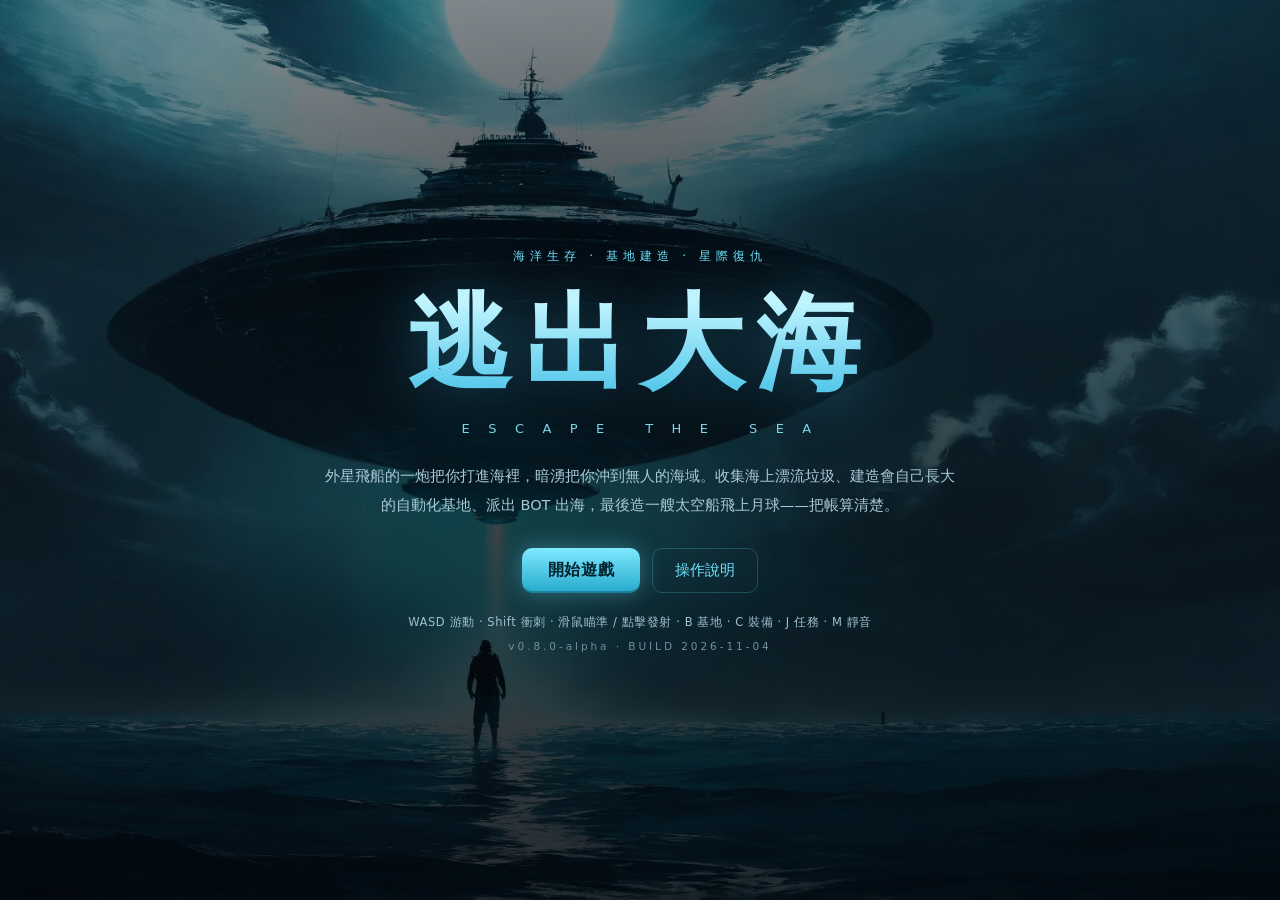
==== commit 06cee736: "feat(v0.8-A): 難度提升（深海密度x3、4巨獸4模式、快慢追蹤雷射彈）、教學字串修正、dockcue/boss UI - B(sea/core): 4海域 hazCap 3/6/10/12" ====
--- a/index.html
+++ b/index.html
@@ -12,7 +12,7 @@
 <meta name="apple-mobile-web-app-title" content="逃出大海">
 <link rel="manifest" href="manifest.webmanifest">
 <link rel="apple-touch-icon" href="docs/art/pwa/apple-touch-icon-180.png">
-<link rel="stylesheet" href="style.css?v=0.7.0">
+<link rel="stylesheet" href="style.css?v=0.8.0">
 </head>
 <body data-scene="title">
 <canvas id="cv"></canvas>
@@ -41,6 +41,76 @@
 <div id="hint">WASD 游動　·　Shift 衝刺　·　滑鼠 瞄準／發射　·　B 基地　·　C 裝備　·　J 任務　·　Esc 暫停　·　M 靜音</div>
 <div id="toasts"></div>
 
+<!-- ===== v0.8：升空→機庫轉場提示（D 接線；文字由 B 的 t() 依 data-i18n 填） =====
+     狀態：data-state="approach|ready|failed"；顯示：data-visible="true"＋移除 hidden
+     可變：--cue-angle（箭頭角度 deg）、--dock-progress（0..1） -->
+<div id="dockcue" hidden data-state="approach" data-visible="false" aria-live="polite" aria-atomic="true">
+  <span class="cue-arrow" aria-hidden="true"></span>
+  <div class="cue-card">
+    <div class="cue-kicker"><i class="cue-dot" aria-hidden="true"></i><span class="cue-kicker-text" data-i18n="dockcue.kicker"></span></div>
+    <div class="cue-main">
+      <span class="cue-line cue-line-approach" data-i18n="dockcue.actionApproach"></span>
+      <span class="cue-line cue-line-ready" data-i18n="dockcue.actionReady"></span>
+      <span class="cue-line cue-line-failed" data-i18n="dockcue.actionFailed"></span>
+    </div>
+    <div class="cue-sub">
+      <span class="cue-sub-line cue-sub-approach" data-i18n="dockcue.boost"></span>
+      <span class="cue-sub-line cue-sub-ready" data-i18n="dockcue.boostReady"></span>
+      <span class="cue-sub-line cue-sub-failed" data-i18n="dockcue.retry"></span>
+    </div>
+    <div class="cue-meta">
+      <span class="cue-dist" data-i18n="dockcue.distance">0 m</span>
+      <span class="cue-track" aria-hidden="true"><i></i></span>
+    </div>
+  </div>
+</div>
+
+<!-- ===== v0.8：最終 BOSS／鏡像 BOSS UI（D/B 接線；純展示，pointer-events:none） =====
+     #bossui[data-mode="final|mirror"][data-phase="1|2|3"][data-active="beam|missile|charge|gravity"]
+     --hp / --mirror-hp：0..1；.boss-move.on 或 [data-active] 高亮；
+     .boss-segments i.on 或 data-phase 控制階段格 -->
+<div id="bossui" hidden data-visible="false" data-mode="final" data-phase="1" aria-live="polite" aria-atomic="true">
+  <div class="boss-card boss-final">
+    <div class="boss-top">
+      <span class="boss-eyebrow" data-i18n="bossui.eyebrow"></span>
+      <span class="boss-name" data-i18n="bossui.name"></span>
+      <span class="boss-phase" data-i18n="bossui.phase"></span>
+    </div>
+    <div class="boss-hp">
+      <div class="boss-hp-track"><i class="boss-hp-fill"></i></div>
+      <span class="boss-hp-text">100%</span>
+    </div>
+    <div class="boss-segments" aria-hidden="true"><i></i><i></i><i></i></div>
+    <div class="boss-moves">
+      <div class="boss-move" data-move="beam"><i class="mv-icon" aria-hidden="true"></i><span class="mv-name" data-i18n="bossui.move.beam"></span></div>
+      <div class="boss-move" data-move="missile"><i class="mv-icon" aria-hidden="true"></i><span class="mv-name" data-i18n="bossui.move.missile"></span></div>
+      <div class="boss-move" data-move="charge"><i class="mv-icon" aria-hidden="true"></i><span class="mv-name" data-i18n="bossui.move.charge"></span></div>
+      <div class="boss-move" data-move="gravity"><i class="mv-icon" aria-hidden="true"></i><span class="mv-name" data-i18n="bossui.move.gravity"></span></div>
+    </div>
+    <div class="boss-warning" hidden><i class="warn-icon" aria-hidden="true"></i><span data-i18n="bossui.warning"></span></div>
+  </div>
+
+  <div class="boss-card boss-mirror">
+    <div class="boss-top">
+      <span class="boss-eyebrow" data-i18n="bossui.mirror.eyebrow"></span>
+      <span class="boss-name" data-i18n="bossui.mirror.name"></span>
+      <span class="boss-skill" data-i18n="bossui.skillPlus"></span>
+    </div>
+    <div class="boss-hp boss-hp-mirror">
+      <div class="boss-hp-track"><i class="boss-hp-fill"></i></div>
+      <span class="boss-hp-text">100%</span>
+    </div>
+    <div class="mirror-compare">
+      <div class="mc-head"><span class="mc-name"></span><span class="mc-player-label" data-i18n="bossui.player"></span><span class="mc-plus" aria-hidden="true"></span><span class="mc-mirror-label" data-i18n="bossui.mirrorLabel"></span></div>
+      <div class="mc-row" data-stat="harpoon"><span class="mc-name" data-i18n="bossui.compare.harpoon"></span><span class="mc-player">Lv1</span><span class="mc-plus">+1</span><span class="mc-mirror">Lv2</span></div>
+      <div class="mc-row" data-stat="speed"><span class="mc-name" data-i18n="bossui.compare.speed"></span><span class="mc-player">Lv1</span><span class="mc-plus">+1</span><span class="mc-mirror">Lv2</span></div>
+      <div class="mc-row" data-stat="armor"><span class="mc-name" data-i18n="bossui.compare.armor"></span><span class="mc-player">Lv1</span><span class="mc-plus">+1</span><span class="mc-mirror">Lv2</span></div>
+      <div class="mc-row" data-stat="rate"><span class="mc-name" data-i18n="bossui.compare.rate"></span><span class="mc-player">Lv1</span><span class="mc-plus">+1</span><span class="mc-mirror">Lv2</span></div>
+    </div>
+    <div class="mirror-note" data-i18n="bossui.mirror.note"></div>
+  </div>
+</div>
+
 <!-- ===== TITLE ===== -->
 <div id="title" class="screen">
   <div class="title-inner">
@@ -57,7 +127,7 @@
       <button id="btn-help" class="ghost">操作說明</button>
     </div>
     <div class="ctrl">WASD 游動 · Shift 衝刺 · 滑鼠瞄準 / 點擊發射 · B 基地 · C 裝備 · J 任務 · M 靜音</div>
-    <div class="ver">v0.7.0-alpha · BUILD 2026-11-04</div>
+    <div class="ver">v0.8.0-alpha · BUILD 2026-11-04</div>
   </div>
 </div>
 
@@ -92,15 +162,15 @@
   </div>
 </div>
 
-<script src="js/core.js?v=0.7.0"></script>
-<script src="docs/i18n/STRINGS.js?v=0.7.0"></script>
-<script src="js/fx.js?v=0.7.0"></script>
-<script src="js/base.js?v=0.7.0"></script>
-<script src="js/sea.js?v=0.7.0"></script>
-<script src="js/leviathan.js?v=0.7.0"></script>
-<script src="js/events.js?v=0.7.0"></script>
-<script src="js/space.js?v=0.7.0"></script>
-<script src="js/main.js?v=0.7.0"></script>
-<script src="js/touch.js?v=0.7.0"></script>
+<script src="js/core.js?v=0.8.0"></script>
+<script src="docs/i18n/STRINGS.js?v=0.8.0"></script>
+<script src="js/fx.js?v=0.8.0"></script>
+<script src="js/base.js?v=0.8.0"></script>
+<script src="js/sea.js?v=0.8.0"></script>
+<script src="js/leviathan.js?v=0.8.0"></script>
+<script src="js/events.js?v=0.8.0"></script>
+<script src="js/space.js?v=0.8.0"></script>
+<script src="js/main.js?v=0.8.0"></script>
+<script src="js/touch.js?v=0.8.0"></script>
 </body>
 </html>
--- a/style.css
+++ b/style.css
@@ -740,3 +740,246 @@
   body.touch-ui #toasts,body[data-touch="on"] #toasts,html[data-touch="on"] #toasts{
     bottom:calc(244px + env(safe-area-inset-bottom,0px))}
 }
+
+/* =========================================================
+   v0.8：升空→機庫轉場提示 #dockcue
+   文字全由 JS/B 的 t() 填入（index.html 的 data-i18n 是 key 對照），
+   CSS 只負責版面、狀態色（data-state）與動畫；不含任何中文。
+   ========================================================= */
+#dockcue{position:fixed;left:50%;top:58px;transform:translateX(-50%);z-index:12;
+  width:min(560px,calc(100vw - 32px));pointer-events:none;
+  opacity:0;visibility:hidden;
+  transition:opacity .35s var(--ease-out),visibility .35s,transform .35s var(--ease-out);
+  --cue-accent:var(--c-cy);--cue-angle:0deg}
+#dockcue[hidden]{display:none}
+#dockcue[data-visible="true"]{opacity:1;visibility:visible}
+#dockcue[data-state="ready"]{--cue-accent:var(--c-gold)}
+#dockcue[data-state="failed"]{--cue-accent:var(--c-danger)}
+.cue-arrow{position:absolute;left:50%;top:-28px;width:28px;height:22px;
+  transform:translateX(-50%) rotate(var(--cue-angle,0deg));
+  transform-origin:50% 70%;filter:drop-shadow(0 0 10px var(--cue-accent))}
+.cue-arrow::before{content:"";display:block;width:100%;height:100%;background:var(--cue-accent);
+  clip-path:polygon(50% 0,100% 100%,50% 72%,0 100%);
+  animation:cuePulse 1.1s ease-in-out infinite}
+.cue-card{position:relative;display:flex;flex-direction:column;gap:5px;
+  padding:12px 16px 12px 18px;border-radius:14px;
+  background:linear-gradient(180deg,rgba(5,20,31,.94),rgba(3,10,17,.88));
+  border:1px solid rgba(111,227,255,.38);
+  border-color:color-mix(in srgb,var(--cue-accent) 45%,transparent);
+  border-left:3px solid var(--cue-accent);
+  box-shadow:0 16px 44px rgba(0,0,0,.5),inset 0 0 26px rgba(0,0,0,.25);
+  backdrop-filter:blur(10px)}
+.cue-kicker{display:flex;align-items:center;gap:7px;font-size:10px;line-height:1.4;
+  letter-spacing:.16em;text-transform:uppercase;color:var(--c-cy);
+  color:color-mix(in srgb,var(--cue-accent) 85%,#fff)}
+.cue-dot{width:6px;height:6px;border-radius:50%;background:var(--cue-accent);
+  box-shadow:0 0 8px var(--cue-accent);flex:0 0 auto;animation:cueBlink 1.2s infinite}
+.cue-main{font-size:20px;font-weight:700;line-height:1.3;letter-spacing:.04em;
+  color:#eafcff;overflow-wrap:anywhere}
+.cue-line{display:none}
+#dockcue[data-state="approach"] .cue-line-approach,
+#dockcue[data-state="ready"] .cue-line-ready,
+#dockcue[data-state="failed"] .cue-line-failed{display:block}
+.cue-sub{font-size:11px;line-height:1.5;letter-spacing:.05em;color:var(--c-ink-2)}
+.cue-sub-line{display:none}
+#dockcue[data-state="approach"] .cue-sub-approach,
+#dockcue[data-state="ready"] .cue-sub-ready,
+#dockcue[data-state="failed"] .cue-sub-failed{display:block}
+.cue-meta{display:flex;align-items:center;gap:10px;margin-top:2px}
+.cue-dist{font-family:var(--font-num);font-size:12px;color:var(--cue-accent);
+  font-variant-numeric:tabular-nums;white-space:nowrap}
+.cue-track{flex:1;height:5px;border-radius:3px;overflow:hidden;background:rgba(255,255,255,.12)}
+.cue-track i{display:block;height:100%;width:calc(var(--dock-progress,0) * 100%);
+  border-radius:3px;background:linear-gradient(90deg,var(--cue-accent),#fff);
+  box-shadow:0 0 8px var(--cue-accent);transition:width .2s linear}
+#dockcue[data-state="approach"] .cue-arrow{animation:cueFloat 1.7s ease-in-out infinite}
+#dockcue[data-state="ready"] .cue-arrow::before{animation:cuePulse .55s ease-in-out infinite}
+#dockcue[data-state="failed"] .cue-card{animation:cueShake .45s ease-in-out 2}
+#dockcue[data-state="failed"] .cue-arrow{opacity:.75}
+@keyframes cuePulse{0%,100%{opacity:.55;transform:scale(.86)}50%{opacity:1;transform:scale(1.06)}}
+@keyframes cueBlink{0%,100%{opacity:.45}50%{opacity:1}}
+@keyframes cueFloat{0%,100%{transform:translateX(-50%) translateY(0) rotate(var(--cue-angle,0deg))}
+  50%{transform:translateX(-50%) translateY(-6px) rotate(var(--cue-angle,0deg))}}
+@keyframes cueShake{0%,100%{transform:translateX(0)}25%{transform:translateX(-5px)}
+  50%{transform:translateX(4px)}75%{transform:translateX(-2px)}}
+
+/* =========================================================
+   v0.8：最終 BOSS／鏡像 BOSS UI #bossui
+   #bossui[data-mode="final|mirror"][data-phase="1|2|3"][data-active="beam|missile|charge|gravity"]
+   --hp / --mirror-hp（0..1）；.boss-move.on 或 data-active 高亮；.boss-segments i.on
+   ========================================================= */
+#bossui{position:fixed;left:50%;top:12px;transform:translateX(-50%);z-index:13;
+  width:min(760px,calc(100vw - 32px));pointer-events:none;
+  opacity:0;visibility:hidden;
+  transition:opacity .3s var(--ease-out),visibility .3s;
+  --hp:1;--mirror-hp:1;--boss-accent:#ff5d73}
+#bossui[hidden]{display:none}
+#bossui[data-visible="true"]{opacity:1;visibility:visible}
+#bossui[data-mode="mirror"]{--boss-accent:#c9a6ff}
+#bossui[data-phase="2"]{--boss-accent:#ff9f68}
+#bossui[data-phase="3"]{--boss-accent:#ff4050}
+.boss-card{display:flex;flex-direction:column;gap:7px;padding:12px 16px;border-radius:14px;
+  background:linear-gradient(180deg,rgba(20,6,12,.93),rgba(5,8,14,.88));
+  border:1px solid rgba(255,93,115,.32);
+  border-color:color-mix(in srgb,var(--boss-accent) 42%,transparent);
+  box-shadow:0 18px 50px rgba(0,0,0,.55),inset 0 0 30px rgba(255,93,115,.06);
+  backdrop-filter:blur(10px)}
+.boss-mirror{display:none}
+#bossui[data-mode="mirror"] .boss-final{display:none}
+#bossui[data-mode="mirror"] .boss-mirror{display:flex}
+.boss-top{display:flex;align-items:baseline;gap:10px;flex-wrap:wrap;min-width:0}
+.boss-eyebrow{font-size:9px;line-height:1.4;letter-spacing:.2em;text-transform:uppercase;
+  color:var(--boss-accent);flex:0 0 auto}
+.boss-name{font-size:16px;font-weight:700;line-height:1.25;letter-spacing:.04em;
+  color:#fff;min-width:0;overflow-wrap:anywhere}
+.boss-phase,.boss-skill{margin-left:auto;flex:0 0 auto;font-size:10px;line-height:1.5;
+  letter-spacing:.1em;white-space:nowrap;border-radius:999px;padding:2px 9px}
+.boss-phase{color:var(--boss-accent);border:1px solid rgba(255,255,255,.16);
+  background:rgba(255,255,255,.04)}
+.boss-skill{color:#2a1a00;background:linear-gradient(180deg,#ffe08a,#ffb03a);
+  border:1px solid rgba(255,209,102,.7);font-weight:700;
+  box-shadow:0 0 12px rgba(255,209,102,.35)}
+.boss-hp{display:flex;align-items:center;gap:10px;min-width:0}
+.boss-hp-track{flex:1;height:13px;border-radius:7px;overflow:hidden;background:rgba(0,0,0,.6);
+  border:1px solid rgba(255,93,115,.3);box-shadow:inset 0 1px 3px rgba(0,0,0,.6)}
+.boss-hp-fill{display:block;height:100%;width:calc(var(--hp) * 100%);border-radius:7px;
+  background:linear-gradient(90deg,#ff2d55,#ff9f68,#ffd166);
+  box-shadow:0 0 12px rgba(255,93,115,.55);transition:width .25s linear}
+.boss-hp-mirror .boss-hp-fill{width:calc(var(--mirror-hp) * 100%);
+  background:linear-gradient(90deg,#8f6bff,#c9a6ff,#e8d8ff);
+  box-shadow:0 0 12px rgba(201,166,255,.55)}
+.boss-hp-text{flex:0 0 auto;min-width:40px;text-align:right;font-family:var(--font-num);
+  font-size:11px;color:#ffd9e0;font-variant-numeric:tabular-nums}
+.boss-hp-mirror .boss-hp-text{color:#e6d9ff}
+.boss-segments{display:flex;gap:4px}
+.boss-segments i{flex:1;height:3px;border-radius:2px;background:rgba(255,255,255,.12)}
+.boss-segments i.on,
+#bossui[data-phase="1"] .boss-segments i:nth-child(1),
+#bossui[data-phase="2"] .boss-segments i:nth-child(-n+2),
+#bossui[data-phase="3"] .boss-segments i:nth-child(-n+3){
+  background:linear-gradient(90deg,var(--boss-accent),#ffd166);
+  box-shadow:0 0 8px rgba(255,93,115,.55)}
+.boss-moves{display:grid;grid-template-columns:repeat(4,minmax(0,1fr));gap:6px;margin-top:2px}
+.boss-move{display:flex;align-items:center;gap:6px;min-width:0;padding:5px 7px;
+  border-radius:8px;background:rgba(255,255,255,.03);
+  border:1px solid rgba(255,255,255,.08);color:var(--c-muted);
+  font-size:10px;line-height:1.25;transition:color .15s,border-color .15s,background .15s}
+.mv-icon{width:18px;height:18px;flex:0 0 auto;display:flex;align-items:center;justify-content:center;
+  font-style:normal;font-size:12px;line-height:1;color:var(--c-ink-2)}
+.mv-icon::before{display:block}
+.boss-move[data-move="beam"] .mv-icon::before{content:"◉"}
+.boss-move[data-move="missile"] .mv-icon::before{content:"➤"}
+.boss-move[data-move="charge"] .mv-icon::before{content:"⟫"}
+.boss-move[data-move="gravity"] .mv-icon::before{content:"◎"}
+.mv-name{min-width:0;overflow:hidden;text-overflow:ellipsis;white-space:nowrap}
+.boss-move.on,
+#bossui[data-active="beam"] .boss-move[data-move="beam"],
+#bossui[data-active="missile"] .boss-move[data-move="missile"],
+#bossui[data-active="charge"] .boss-move[data-move="charge"],
+#bossui[data-active="gravity"] .boss-move[data-move="gravity"]{
+  color:#fff;background:rgba(255,93,115,.12);
+  border-color:var(--boss-accent);
+  box-shadow:0 0 14px rgba(255,93,115,.25),inset 0 0 12px rgba(255,93,115,.08)}
+.boss-move.on .mv-icon,
+#bossui[data-active="beam"] .boss-move[data-move="beam"] .mv-icon,
+#bossui[data-active="missile"] .boss-move[data-move="missile"] .mv-icon,
+#bossui[data-active="charge"] .boss-move[data-move="charge"] .mv-icon,
+#bossui[data-active="gravity"] .boss-move[data-move="gravity"] .mv-icon{
+  color:var(--boss-accent);text-shadow:0 0 8px var(--boss-accent)}
+.boss-warning{display:flex;align-items:center;gap:6px;padding:5px 8px;border-radius:7px;
+  font-size:10.5px;line-height:1.4;letter-spacing:.08em;color:#ffc2cd;
+  background:rgba(255,45,85,.14);border:1px solid rgba(255,93,115,.5);
+  animation:bossWarn 1.1s ease-in-out infinite}
+.boss-warning[hidden]{display:none}
+.warn-icon{width:14px;height:14px;flex:0 0 auto;border-radius:50%;
+  background:rgba(255,45,85,.9);box-shadow:0 0 8px rgba(255,45,85,.7)}
+.warn-icon::before{content:"!";display:block;text-align:center;font-size:10px;
+  font-weight:900;line-height:14px;color:#2a0008}
+@keyframes bossWarn{0%,100%{opacity:.72}50%{opacity:1}}
+/* 鏡像對比卡 */
+.mirror-compare{display:flex;flex-direction:column;gap:3px;margin-top:2px}
+.mc-head,.mc-row{display:grid;grid-template-columns:1.2fr .8fr .5fr .8fr;align-items:center;
+  gap:8px;min-width:0}
+.mc-head{font-size:9px;line-height:1.5;letter-spacing:.14em;text-transform:uppercase;
+  color:var(--c-muted);padding-bottom:3px;border-bottom:1px solid rgba(255,255,255,.1)}
+.mc-row{font-size:10.5px;line-height:1.5;padding:3px 6px;border-radius:6px;
+  background:rgba(255,255,255,.025)}
+.mc-row .mc-name{display:flex;align-items:center;gap:7px;min-width:0;color:var(--c-ink);
+  overflow:hidden;text-overflow:ellipsis;white-space:nowrap}
+.mc-row .mc-name::before{content:"◆";font-size:8px;color:var(--boss-accent);flex:0 0 auto}
+.mc-row[data-stat="speed"] .mc-name::before{content:"≈"}
+.mc-row[data-stat="armor"] .mc-name::before{content:"▣"}
+.mc-row[data-stat="rate"] .mc-name::before{content:"⟳"}
+.mc-player,.mc-mirror{font-family:var(--font-num);font-variant-numeric:tabular-nums;
+  text-align:right;white-space:nowrap}
+.mc-player{color:var(--c-cy)}
+.mc-mirror{color:#e2d3ff}
+.mc-plus{justify-self:center;font-family:var(--font-num);font-size:9.5px;line-height:1.4;
+  color:#2a1a00;background:linear-gradient(180deg,#ffe08a,#ffb03a);
+  border-radius:999px;padding:1px 6px;white-space:nowrap}
+.mc-head .mc-player-label,.mc-head .mc-mirror-label{text-align:right;white-space:nowrap}
+.mc-head .mc-plus{visibility:hidden}
+.mirror-note{font-size:10px;line-height:1.5;color:var(--c-muted);overflow-wrap:anywhere}
+
+/* 只在對應場景顯示：這三個場景 HUD 隱藏，不會遮資源列；sea 場景強制隱藏 */
+body[data-scene="sea"] #dockcue,
+body[data-scene="title"] #dockcue,
+body[data-scene="intro"] #dockcue,
+body[data-scene="ending"] #dockcue{display:none!important}
+body[data-scene="sea"] #bossui,
+body[data-scene="title"] #bossui,
+body[data-scene="intro"] #bossui,
+body[data-scene="ending"] #bossui,
+body[data-scene="launch"] #bossui,
+body[data-scene="dock"] #bossui{display:none!important}
+
+/* 減少動態：跟著設定與系統偏好 */
+body.reduce-motion #dockcue .cue-arrow,
+body.reduce-motion #dockcue .cue-dot,
+body.reduce-motion #dockcue[data-state="failed"] .cue-card,
+body.reduce-motion .boss-warning{animation:none!important}
+@media (prefers-reduced-motion:reduce){
+  #dockcue .cue-arrow,#dockcue .cue-dot,#dockcue[data-state="failed"] .cue-card,
+  .boss-warning{animation:none!important}
+  #dockcue,#bossui{transition:none}
+}
+
+/* v0.8 RWD */
+@media (max-width:768px){
+  #dockcue{top:36px;width:calc(100vw - 24px)}
+  .cue-card{padding:10px 12px 10px 14px;gap:4px}
+  .cue-kicker{font-size:9px;letter-spacing:.12em}
+  .cue-main{font-size:16px}
+  .cue-sub{font-size:10.5px}
+  .cue-dist{font-size:11px}
+  #bossui{top:8px;width:calc(100vw - 24px)}
+  .boss-card{padding:10px 12px;gap:5px;border-radius:12px}
+  .boss-name{font-size:14px}
+  .boss-eyebrow{font-size:8.5px}
+  .boss-phase,.boss-skill{font-size:9px;padding:1px 7px}
+  .boss-hp-track{height:11px}
+  .boss-moves{gap:4px}
+  .boss-move{padding:4px 5px;font-size:9px;gap:4px}
+  .mv-icon{width:15px;height:15px;font-size:10px}
+  .mc-head,.mc-row{grid-template-columns:1.1fr .7fr .45fr .7fr;gap:5px;font-size:9.5px}
+  .mirror-note{font-size:9px}
+}
+@media (max-width:430px){
+  #dockcue{top:30px;width:calc(100vw - 20px)}
+  .cue-card{padding:9px 11px 9px 13px}
+  .cue-main{font-size:15px}
+  .cue-kicker{font-size:8.5px;letter-spacing:.1em}
+  .cue-sub{font-size:10px}
+  #bossui{top:6px;width:calc(100vw - 16px)}
+  .boss-card{padding:9px 10px;gap:4px}
+  .boss-top{gap:6px}
+  .boss-name{font-size:13px}
+  .boss-phase,.boss-skill{font-size:8.5px;padding:1px 6px}
+  .boss-move{padding:4px;font-size:8.5px}
+  .boss-move .mv-icon{width:14px;height:14px;font-size:10px}
+  .boss-move .mv-name{max-width:100%}
+  .boss-hp-text{font-size:10px;min-width:34px}
+  .mc-head,.mc-row{grid-template-columns:1.1fr .65fr .42fr .65fr;gap:4px;font-size:9px}
+  .mc-row{padding:2px 4px}
+  .mc-plus{font-size:8.5px;padding:0 4px}
+}
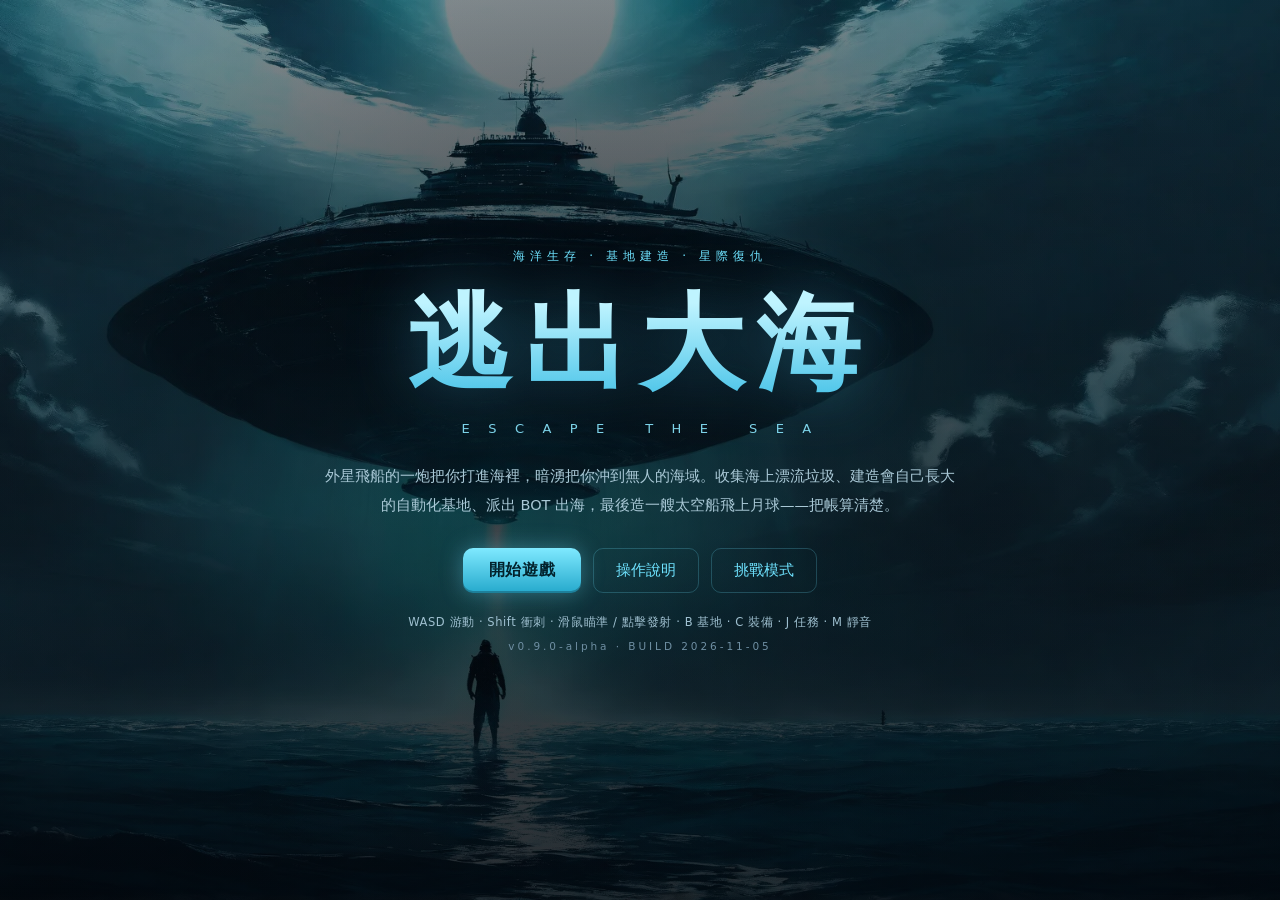
==== commit 18fa17dc: "feat(v0.9.0-alpha): 挑戰模式3、NG+、核心1800平衡、可及性、canvas i18n、商店截圖 - B: 挑戰 3（一命/限時45/赤手，獨立最佳分、不寫主檔、禁 NG）、NG" ====
--- a/index.html
+++ b/index.html
@@ -12,7 +12,7 @@
 <meta name="apple-mobile-web-app-title" content="逃出大海">
 <link rel="manifest" href="manifest.webmanifest">
 <link rel="apple-touch-icon" href="docs/art/pwa/apple-touch-icon-180.png">
-<link rel="stylesheet" href="style.css?v=0.8.0">
+<link rel="stylesheet" href="style.css?v=0.9.0">
 </head>
 <body data-scene="title">
 <canvas id="cv"></canvas>
@@ -127,7 +127,7 @@
       <button id="btn-help" class="ghost">操作說明</button>
     </div>
     <div class="ctrl">WASD 游動 · Shift 衝刺 · 滑鼠瞄準 / 點擊發射 · B 基地 · C 裝備 · J 任務 · M 靜音</div>
-    <div class="ver">v0.8.0-alpha · BUILD 2026-11-04</div>
+    <div class="ver">v0.9.0-alpha · BUILD 2026-11-05</div>
   </div>
 </div>
 
@@ -162,15 +162,15 @@
   </div>
 </div>
 
-<script src="js/core.js?v=0.8.0"></script>
-<script src="docs/i18n/STRINGS.js?v=0.8.0"></script>
-<script src="js/fx.js?v=0.8.0"></script>
-<script src="js/base.js?v=0.8.0"></script>
-<script src="js/sea.js?v=0.8.0"></script>
-<script src="js/leviathan.js?v=0.8.0"></script>
-<script src="js/events.js?v=0.8.0"></script>
-<script src="js/space.js?v=0.8.0"></script>
-<script src="js/main.js?v=0.8.0"></script>
-<script src="js/touch.js?v=0.8.0"></script>
+<script src="js/core.js?v=0.9.0"></script>
+<script src="docs/i18n/STRINGS.js?v=0.9.0"></script>
+<script src="js/fx.js?v=0.9.0"></script>
+<script src="js/base.js?v=0.9.0"></script>
+<script src="js/sea.js?v=0.9.0"></script>
+<script src="js/leviathan.js?v=0.9.0"></script>
+<script src="js/events.js?v=0.9.0"></script>
+<script src="js/space.js?v=0.9.0"></script>
+<script src="js/main.js?v=0.9.0"></script>
+<script src="js/touch.js?v=0.9.0"></script>
 </body>
 </html>
--- a/style.css
+++ b/style.css
@@ -583,13 +583,11 @@
   100%{box-shadow:inset 0 0 22px rgba(255,209,102,.07),0 0 14px rgba(255,209,102,.08)}}
 .ach-card.unlocked{animation:achUnlock var(--t-pop) var(--ease-out) both}
 
-/* ---------- reduce motion（設定開關＋系統偏好） ---------- */
+/* ---------- reduce motion（設定開關＋系統偏好）：動畫/transition 完全關閉 ---------- */
 body.reduce-motion *,body.reduce-motion *::before,body.reduce-motion *::after{
-  animation-duration:.001ms !important;animation-iteration-count:1 !important;
-  transition-duration:.001ms !important;scroll-behavior:auto !important}
+  animation:none !important;transition:none !important;scroll-behavior:auto !important}
 @media (prefers-reduced-motion:reduce){
-  *,*::before,*::after{animation-duration:.001ms !important;animation-iteration-count:1 !important;
-    transition-duration:.001ms !important;scroll-behavior:auto !important}
+  *,*::before,*::after{animation:none !important;transition:none !important;scroll-behavior:auto !important}
 }
 
 /* =========================================================
@@ -983,3 +981,150 @@
   .mc-row{padding:2px 4px}
   .mc-plus{font-size:8.5px;padding:0 4px}
 }
+
+/* =========================================================
+   v0.9：挑戰模式／NG+／可及性（文字由 JS/B t() 填，CSS 無中文）
+   ========================================================= */
+
+/* ---------- 挑戰模式：B 的 openChallengeMenu() modal（.grid.challenge-grid > .card.challenge-card） ---------- */
+.challenge-grid{grid-template-columns:repeat(3,minmax(0,1fr));gap:12px}
+.card.challenge-card{--ch-color:var(--c-cy);border-left:3px solid var(--ch-color)!important;
+  gap:9px;background:linear-gradient(180deg,rgba(255,255,255,.045),rgba(255,255,255,.02))}
+.card.challenge-card:has([data-challenge="iron"]),
+.card.challenge-card[data-diff="hard"]{--ch-color:var(--c-danger)}
+.card.challenge-card:has([data-challenge="speed"]),
+.card.challenge-card[data-diff="normal"]{--ch-color:var(--c-gold)}
+.card.challenge-card:has([data-challenge="bare"]){--ch-color:var(--c-violet)}
+.card.challenge-card[data-diff="easy"]{--ch-color:var(--c-green)}
+.card.challenge-card[data-diff="extreme"]{--ch-color:var(--c-violet)}
+.card.challenge-card .card-h b{font-size:1.05rem;line-height:1.35;overflow-wrap:anywhere;min-width:0}
+.card.challenge-card .ch-diff{margin-left:auto;flex:0 0 auto;align-self:center;font-size:.58rem;
+  line-height:1.5;letter-spacing:.12em;text-transform:uppercase;white-space:nowrap;
+  color:var(--ch-color);border:1px solid color-mix(in srgb,var(--ch-color) 45%,transparent);
+  border-radius:999px;padding:1px 7px;background:color-mix(in srgb,var(--ch-color) 8%,transparent)}
+.card.challenge-card .card-h .ico{--c:var(--ch-color);color:#04161f}
+.card.challenge-card p{font-size:.78rem;line-height:1.65;color:var(--c-ink-2)}
+.card.challenge-card .cost span{font-size:.72rem;line-height:1.5;color:#bfe6f5;
+  border-color:color-mix(in srgb,var(--ch-color) 25%,transparent)}
+.card.challenge-card .done{font-size:.72rem;color:#9fc0d0;border-color:rgba(255,255,255,.1)}
+.card.challenge-card button[data-challenge]{margin-top:auto;min-height:36px;font-size:.82rem;
+  color:#04222c;background:linear-gradient(180deg,color-mix(in srgb,var(--ch-color) 85%,#fff),var(--ch-color));
+  box-shadow:0 0 16px color-mix(in srgb,var(--ch-color) 30%,transparent)}
+.card.challenge-card button[data-challenge]:hover{filter:brightness(1.1);
+  box-shadow:0 0 22px color-mix(in srgb,var(--ch-color) 45%,transparent)}
+
+/* 挑戰 HUD：B 目前用既有 #nextstep（label=挑戰模式）；若之後加 class/data 也可直接吃 */
+#nextstep.challenge,#nextstep[data-challenge]{border-left-color:var(--c-danger)}
+#nextstep.challenge b,#nextstep[data-challenge] b{color:var(--c-danger)}
+#nextstep.challenge[data-challenge="speed"],#nextstep[data-challenge="speed"]{border-left-color:var(--c-gold)}
+#nextstep.challenge[data-challenge="speed"] b,#nextstep[data-challenge="speed"] b{color:var(--c-gold)}
+#nextstep.challenge[data-challenge="bare"],#nextstep[data-challenge="bare"]{border-left-color:var(--c-violet)}
+#nextstep.challenge[data-challenge="bare"] b,#nextstep[data-challenge="bare"] b{color:var(--c-violet)}
+
+/* ---------- NG+ 徽章（HUD／結局共用；B 填文字） ---------- */
+.ng-badge{display:inline-flex;align-items:center;gap:5px;font-family:var(--font-num);
+  font-size:.72rem;font-weight:700;letter-spacing:.06em;line-height:1.4;white-space:nowrap;
+  color:#2a1a00;background:linear-gradient(180deg,#ffe08a,#ffb03a);
+  border:1px solid rgba(255,209,102,.72);border-radius:999px;padding:2px 9px;
+  box-shadow:0 0 14px rgba(255,209,102,.35)}
+.ng-badge[hidden]{display:none}
+.hud-ng{margin-top:8px;align-self:flex-start;font-size:.62rem;padding:1px 8px}
+.end-ng{margin:0 auto 10px;font-size:.8rem;padding:3px 13px}
+.ng-plus{background:linear-gradient(180deg,#ffe08a,#ffb03a);color:#2a1a00;font-weight:800;
+  padding:12px 26px;border-radius:var(--r-sm);font-size:1rem;letter-spacing:.04em;
+  box-shadow:0 0 22px rgba(255,209,102,.35),inset 0 -2px 0 rgba(0,0,0,.18);
+  transition:transform var(--t-fast),box-shadow var(--t-fast)}
+.ng-plus:hover{transform:translateY(-2px);box-shadow:0 0 30px rgba(255,209,102,.55)}
+.ng-plus:active{transform:translateY(0) scale(.985)}
+.ng-plus[hidden]{display:none}
+#ending #end-ng{background:linear-gradient(180deg,#ffe08a,#ffb03a);color:#2a1a00;font-weight:800;
+  padding:12px 26px;border-radius:var(--r-sm);font-size:1rem;letter-spacing:.04em;
+  box-shadow:0 0 22px rgba(255,209,102,.35),inset 0 -2px 0 rgba(0,0,0,.18);
+  transition:transform var(--t-fast),box-shadow var(--t-fast);margin-right:10px}
+#ending #end-ng:hover{transform:translateY(-2px);box-shadow:0 0 30px rgba(255,209,102,.55)}
+#ending[data-mode="challenge"] #btn-ngplus,#ending[data-mode="challenge"] #end-ng{display:none!important}
+
+/* ---------- 挑戰結算卡（沿用結局樣式，不同 kicker/結果色） ---------- */
+#ending[data-mode="challenge"] .ending-inner{border-color:rgba(255,209,102,.4);
+  background:linear-gradient(180deg,rgba(6,22,33,.94),rgba(3,10,17,.9))}
+#ending[data-mode="challenge"] .kicker{color:var(--c-gold);letter-spacing:.28em}
+#ending[data-mode="challenge"]:is([data-result="fail"],[data-result="lose"]) .ending-inner{border-color:rgba(255,93,115,.5)}
+#ending[data-mode="challenge"]:is([data-result="fail"],[data-result="lose"]) .kicker{color:var(--c-danger)}
+#ending[data-mode="challenge"]:is([data-result="fail"],[data-result="lose"]) #end-title{color:#ffd9e0}
+.challenge-result{width:100%;max-width:440px;margin:0 auto 18px;padding:12px 16px;border-radius:12px;
+  display:flex;flex-direction:column;gap:8px;background:rgba(255,209,102,.07);
+  border:1px solid rgba(255,209,102,.25);box-shadow:inset 0 0 24px rgba(255,209,102,.05)}
+.challenge-result[hidden]{display:none}
+#ending:is([data-result="fail"],[data-result="lose"]) .challenge-result{background:rgba(255,93,115,.07);
+  border-color:rgba(255,93,115,.3)}
+.chr-head{display:flex;align-items:center;justify-content:space-between;gap:10px}
+.chr-badge{font-size:.62rem;letter-spacing:.16em;text-transform:uppercase;color:var(--c-gold);
+  border:1px solid rgba(255,209,102,.4);border-radius:999px;padding:1px 8px}
+#ending:is([data-result="fail"],[data-result="lose"]) .chr-badge{color:var(--c-danger);border-color:rgba(255,93,115,.45)}
+.chr-time{font-family:var(--font-num);font-size:.76rem;color:var(--c-ink-2)}
+.chr-score{display:flex;align-items:baseline;justify-content:space-between;gap:10px;
+  font-size:.72rem;letter-spacing:.06em;color:var(--c-muted)}
+.chr-score-num{font-family:var(--font-num);font-size:1.7rem;line-height:1.1;color:var(--c-gold);
+  font-variant-numeric:tabular-nums}
+.chr-best{display:flex;align-items:baseline;justify-content:space-between;gap:10px;
+  padding-top:7px;border-top:1px dashed rgba(255,209,102,.22);font-size:.66rem;color:var(--c-muted)}
+.chr-best-num{font-family:var(--font-num);font-size:.9rem;color:#ffe9b3;font-variant-numeric:tabular-nums}
+
+/* ---------- 可及性：色盲輔助（不靠顏色也能辨識狀態） ---------- */
+body:is(.cb-safe,.colorblind) .toast::before{content:"● ";font-weight:700}
+body:is(.cb-safe,.colorblind) .toast.gold::before{content:"★ "}
+body:is(.cb-safe,.colorblind) .toast.danger::before{content:"! "}
+body:is(.cb-safe,.colorblind) .toast.green::before{content:"+ "}
+body:is(.cb-safe,.colorblind) .boss-move.on::after{content:"▶";margin-left:auto;font-size:.6em;color:var(--boss-accent)}
+body:is(.cb-safe,.colorblind) .ach-tab.on::after{content:" ✓"}
+body:is(.cb-safe,.colorblind) .card.challenge-card[data-diff="hard"] .ch-diff::after{content:" ●"}
+body:is(.cb-safe,.colorblind) .card.challenge-card[data-diff="normal"] .ch-diff::after{content:" ◆"}
+body:is(.cb-safe,.colorblind) .card.challenge-card[data-diff="easy"] .ch-diff::after{content:" ○"}
+body:is(.cb-safe,.colorblind) .card.challenge-card[data-diff="extreme"] .ch-diff::after{content:" ▲"}
+body:is(.cb-safe,.colorblind) .card.challenge-card:not([data-diff]):has([data-challenge="iron"]) .card-h b::after{content:" ●"}
+body:is(.cb-safe,.colorblind) .card.challenge-card:not([data-diff]):has([data-challenge="speed"]) .card-h b::after{content:" ◆"}
+body:is(.cb-safe,.colorblind) .card.challenge-card:not([data-diff]):has([data-challenge="bare"]) .card-h b::after{content:" ▲"}
+body:is(.cb-safe,.colorblind) .state-ready::after{content:" ✓"}
+body:is(.cb-safe,.colorblind) .state-danger::after{content:" ⚠"}
+body:is(.cb-safe,.colorblind) .state-warn::after{content:" !"}
+body:is(.cb-safe,.colorblind) #nextstep.challenge{border-left-style:double;border-left-width:4px}
+
+/* ---------- 可及性：字級 120%（設定 toggle：body:is(.text-lg,.font-large)） ---------- */
+html:has(body:is(.text-lg,.font-large)){font-size:120%}
+body:is(.text-lg,.font-large){font-size:1.2rem}
+body:is(.text-lg,.font-large) .chip i{font-size:.78rem}
+body:is(.text-lg,.font-large) .chip b{font-size:1.08rem}
+body:is(.text-lg,.font-large) .quest>div:not(.q-top):not(.q-sub){font-size:1rem}
+body:is(.text-lg,.font-large) .quest .q-sub{font-size:.82rem}
+body:is(.text-lg,.font-large) .basetag,body:is(.text-lg,.font-large) #zone{font-size:.82rem}
+body:is(.text-lg,.font-large) .settings-row>label{font-size:.98rem}
+body:is(.text-lg,.font-large) .settings-note{font-size:.82rem}
+body:is(.text-lg,.font-large) .ach-name{font-size:.98rem}
+body:is(.text-lg,.font-large) .ach-desc{font-size:.82rem}
+body:is(.text-lg,.font-large) .card-h b{font-size:.9rem}
+body:is(.text-lg,.font-large) .bounty-reward,body:is(.text-lg,.font-large) .bounty-note{font-size:.78rem}
+body:is(.text-lg,.font-large) .title-inner .blurb{font-size:.95rem}
+body:is(.text-lg,.font-large) #title .title-inner{max-height:calc(100vh - 28px);overflow-y:auto}
+body:is(.text-lg,.font-large) .modal-head h2{font-size:1.1rem}
+body:is(.text-lg,.font-large) .modal-body{font-size:.92rem}
+body:is(.text-lg,.font-large) .nextstep span{font-size:.95rem}
+
+/* 設定面板新 toggle 的顏色回饋（B 的 DOM：button.toggle[data-setting=...]） */
+.settings-row button.toggle[data-setting="cbSafe"],[data-setting="colorblind"][aria-checked="true"]::before{
+  background:var(--c-gold);box-shadow:0 0 8px rgba(255,209,102,.85)}
+.settings-row button.toggle[data-setting="textLarge"],[data-setting="fontScale"][aria-checked="true"]::before{
+  background:var(--c-green);box-shadow:0 0 8px rgba(142,230,164,.8)}
+
+/* ---------- v0.9 RWD ---------- */
+@media (max-width:768px){
+  .challenge-grid{grid-template-columns:1fr;gap:10px}
+  .card.challenge-card{padding:12px 12px 10px 15px}
+  body:is(.text-lg,.font-large) #title .title-inner{overflow-y:auto}
+}
+@media (max-width:430px){
+  .card.challenge-card{padding:11px 11px 9px 14px;gap:7px}
+  .card.challenge-card .card-h b{font-size:1rem}
+  .card.challenge-card p{font-size:.75rem;line-height:1.55}
+  .card.challenge-card .cost span{font-size:.68rem}
+  .card.challenge-card button[data-challenge]{min-height:34px;font-size:.78rem}
+}
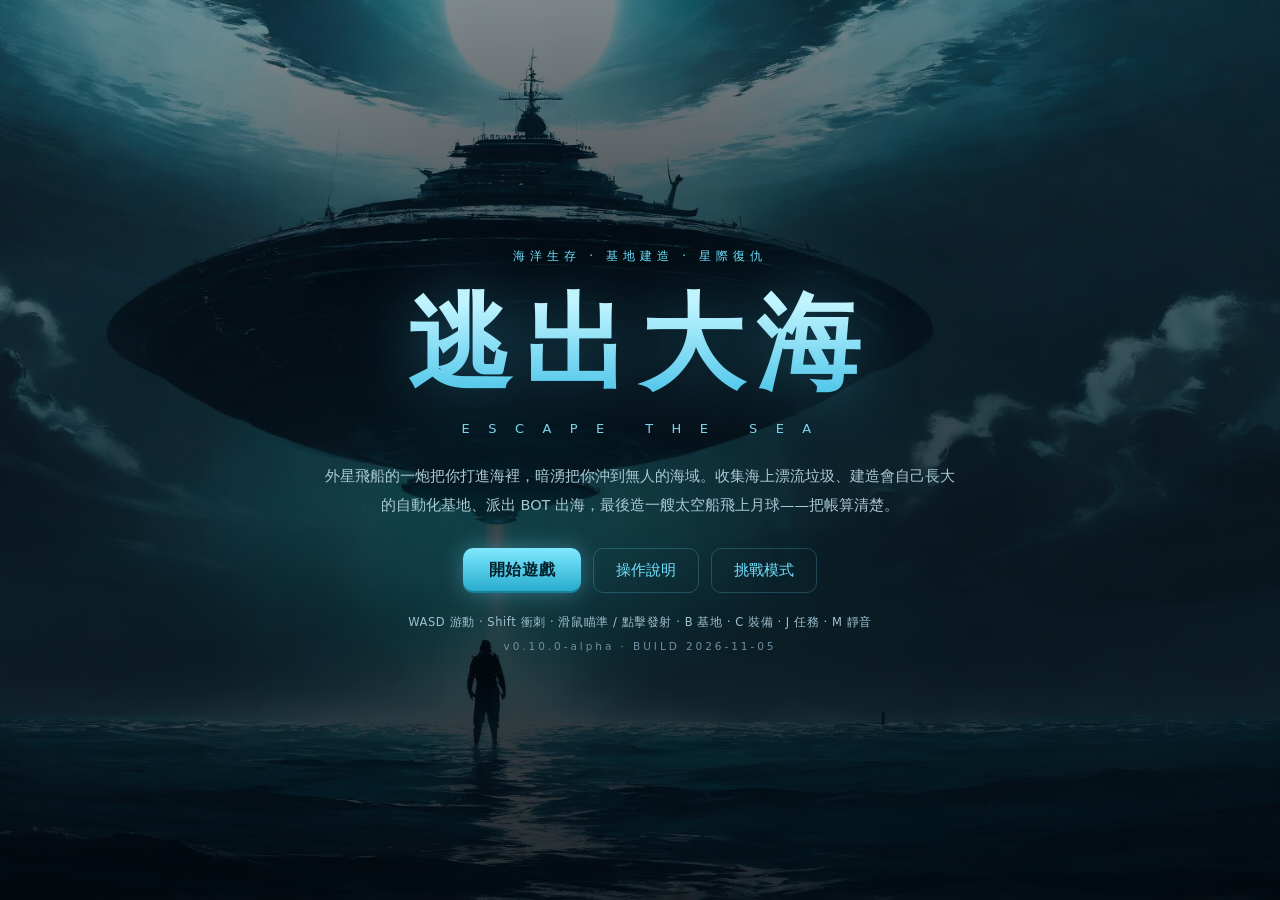
==== commit aabd286e: "feat(v0.10.0-alpha): 封測工具（F2/F3/匯出/timeScale）、效能優化＋自動降級、balance.mjs、商店 wordmark/資訊圖 - B: F2 卡點標記（loc" ====
--- a/index.html
+++ b/index.html
@@ -12,7 +12,7 @@
 <meta name="apple-mobile-web-app-title" content="逃出大海">
 <link rel="manifest" href="manifest.webmanifest">
 <link rel="apple-touch-icon" href="docs/art/pwa/apple-touch-icon-180.png">
-<link rel="stylesheet" href="style.css?v=0.9.0">
+<link rel="stylesheet" href="style.css?v=0.10.0">
 </head>
 <body data-scene="title">
 <canvas id="cv"></canvas>
@@ -127,7 +127,7 @@
       <button id="btn-help" class="ghost">操作說明</button>
     </div>
     <div class="ctrl">WASD 游動 · Shift 衝刺 · 滑鼠瞄準 / 點擊發射 · B 基地 · C 裝備 · J 任務 · M 靜音</div>
-    <div class="ver">v0.9.0-alpha · BUILD 2026-11-05</div>
+    <div class="ver">v0.10.0-alpha · BUILD 2026-11-05</div>
   </div>
 </div>
 
@@ -162,15 +162,15 @@
   </div>
 </div>
 
-<script src="js/core.js?v=0.9.0"></script>
-<script src="docs/i18n/STRINGS.js?v=0.9.0"></script>
-<script src="js/fx.js?v=0.9.0"></script>
-<script src="js/base.js?v=0.9.0"></script>
-<script src="js/sea.js?v=0.9.0"></script>
-<script src="js/leviathan.js?v=0.9.0"></script>
-<script src="js/events.js?v=0.9.0"></script>
-<script src="js/space.js?v=0.9.0"></script>
-<script src="js/main.js?v=0.9.0"></script>
-<script src="js/touch.js?v=0.9.0"></script>
+<script src="js/core.js?v=0.10.0"></script>
+<script src="docs/i18n/STRINGS.js?v=0.10.0"></script>
+<script src="js/fx.js?v=0.10.0"></script>
+<script src="js/base.js?v=0.10.0"></script>
+<script src="js/sea.js?v=0.10.0"></script>
+<script src="js/leviathan.js?v=0.10.0"></script>
+<script src="js/events.js?v=0.10.0"></script>
+<script src="js/space.js?v=0.10.0"></script>
+<script src="js/main.js?v=0.10.0"></script>
+<script src="js/touch.js?v=0.10.0"></script>
 </body>
 </html>
--- a/style.css
+++ b/style.css
@@ -1128,3 +1128,91 @@
   .card.challenge-card .cost span{font-size:.68rem}
   .card.challenge-card button[data-challenge]{min-height:34px;font-size:.78rem}
 }
+
+/* =========================================================
+   v0.10：封測 UI（F3 FPS／F2 標記／匯出測試紀錄）
+   CSS 不含中文；文字由 B 的 t() 或 JS 填。
+   ========================================================= */
+
+/* F3 FPS 面板（DOM #fps；B 可用 .fps-row/.fps-label/.fps-val/.fps-tier） */
+#fps{position:fixed;right:16px;top:16px;z-index:15;min-width:176px;
+  padding:8px 10px 7px;border-radius:10px;pointer-events:none;
+  background:rgba(2,7,13,.82);border:1px solid rgba(111,227,255,.26);
+  box-shadow:0 10px 30px rgba(0,0,0,.45),inset 0 0 20px rgba(111,227,255,.04);
+  backdrop-filter:blur(8px);font-family:var(--font-num);font-size:11px;
+  color:var(--c-ink-2);line-height:1.6}
+#fps[hidden]{display:none}
+#fps.fps-panel{white-space:nowrap;color:var(--c-cy);font-size:11.5px;letter-spacing:.04em;
+  line-height:1.5;padding:8px 11px}
+#fps.fps-panel[data-tier="good"]{color:var(--c-green)}
+#fps.fps-panel[data-tier="ok"]{color:var(--c-gold)}
+#fps.fps-panel[data-tier="bad"]{color:var(--c-danger)}
+#fps .fps-row{display:flex;align-items:baseline;justify-content:space-between;gap:10px}
+#fps .fps-label{font-size:9px;letter-spacing:.16em;color:var(--c-muted);text-transform:uppercase}
+#fps .fps-val{font-size:14px;font-weight:700;color:var(--c-cy);font-variant-numeric:tabular-nums;
+  letter-spacing:.02em}
+#fps .fps-tier{font-size:8.5px;letter-spacing:.12em;text-transform:uppercase;
+  border-radius:999px;padding:1px 6px;border:1px solid rgba(255,255,255,.18);color:var(--c-ink-2)}
+#fps[data-tier="good"] .fps-val,#fps .fps-val.good{color:var(--c-green)}
+#fps[data-tier="ok"] .fps-val,#fps .fps-val.ok{color:var(--c-gold)}
+#fps[data-tier="bad"] .fps-val,#fps .fps-val.bad{color:var(--c-danger)}
+#fps[data-tier="good"] .fps-tier{color:var(--c-green);border-color:rgba(142,230,164,.4)}
+#fps[data-tier="ok"] .fps-tier{color:var(--c-gold);border-color:rgba(255,209,102,.45)}
+#fps[data-tier="bad"] .fps-tier{color:var(--c-danger);border-color:rgba(255,93,115,.5)}
+#fps .fps-close{position:absolute;right:5px;top:5px;pointer-events:auto;width:20px;height:20px;
+  border-radius:50%;background:rgba(255,255,255,.05);border:1px solid var(--line-2);
+  color:var(--c-ink-2);font-size:10px;line-height:1;display:flex;align-items:center;justify-content:center}
+#fps .fps-close:hover{background:rgba(255,93,115,.15);border-color:rgba(255,93,115,.4);color:#ffd9e0}
+#fps .fps-extra{font-size:9.5px;color:var(--c-muted);margin-top:2px;letter-spacing:.03em}
+
+/* F2 卡點標記 toast：沿用 .toast，另加 .qa-mark（或 #qa-toast） */
+.toast.qa-mark,#qa-toast{border-left-color:var(--c-gold);
+  background:linear-gradient(90deg,rgba(38,28,6,.96),rgba(20,20,26,.94));
+  color:#ffe9b3;letter-spacing:.03em}
+.toast.qa-mark::before,#qa-toast::before{content:"\26A0";display:inline-block;
+  margin-right:6px;color:var(--c-gold);text-shadow:0 0 8px rgba(255,209,102,.55);font-weight:700}
+.toast.qa-mark::after,#qa-toast::after{content:"";display:inline-block;width:5px;height:5px;
+  border-radius:50%;background:var(--c-gold);margin-left:8px;vertical-align:middle;
+  box-shadow:0 0 8px rgba(255,209,102,.7)}
+
+/* 設定面板「匯出測試紀錄」次要按鈕（B 產生 .settings-export 或 data-action=export-qa） */
+.settings-actions{display:flex;justify-content:flex-end;align-items:center;gap:8px;margin-top:8px}
+.settings-export,button[data-action="export-qa"],.settings-row button.qa-export,.settings-row button[data-qa-export]{display:inline-flex;align-items:center;gap:7px;
+  min-height:34px;padding:7px 12px;border-radius:8px;white-space:nowrap;
+  background:rgba(111,227,255,.08);border:1px solid var(--line);color:var(--c-cy);
+  font-family:inherit;font-size:12px;letter-spacing:.04em;line-height:1.4;
+  transition:background var(--t-fast),border-color var(--t-fast),transform var(--t-fast)}
+.settings-export::before,button[data-action="export-qa"]::before{content:"\2913";
+  font-size:15px;line-height:1;color:var(--c-gold);font-weight:700}
+.settings-export:hover,button[data-action="export-qa"]:hover{background:rgba(111,227,255,.15);
+  border-color:rgba(111,227,255,.42)}
+.settings-export:active,button[data-action="export-qa"]:active{transform:translateY(1px)}
+.settings-export:disabled,button[data-action="export-qa"]:disabled{opacity:.45;cursor:not-allowed}
+.settings-export .qa-export-meta{font-size:9px;color:var(--c-muted);letter-spacing:.02em}
+.settings-export-done{color:var(--c-green)!important;border-color:rgba(142,230,164,.5)!important}
+
+@media (min-width:769px){
+  body:has(#fps:not([hidden])) #toasts{top:108px}
+}
+
+/* 390：FPS 面板縮小，設定匯出按鈕可全寬 */
+@media (max-width:430px){
+  #fps{right:8px;top:8px;min-width:150px;font-size:10px;padding:7px 9px 6px}
+  #fps.fps-panel{font-size:10.5px;max-width:calc(100vw - 16px)}
+  #fps .fps-val{font-size:12.5px}
+  .settings-actions{display:block}
+  .settings-export,button[data-action="export-qa"],.settings-row button.qa-export,.settings-row button[data-qa-export]{width:100%;justify-content:center}
+}
+
+
+
+/* v0.10 修正：B 實際匯出按鈕 .settings-row > button.qa-export[data-qa-export] */
+.settings-row button.qa-export,.settings-row button[data-qa-export]{margin-left:auto;flex:0 0 auto}
+.settings-row button.qa-export::before,.settings-row button[data-qa-export]::before{content:"\2913";
+  font-size:15px;line-height:1;color:var(--c-gold);font-weight:700}
+.settings-row button.qa-export:hover,.settings-row button[data-qa-export]:hover{
+  background:rgba(111,227,255,.15);border-color:rgba(111,227,255,.42)}
+.settings-row button.qa-export:active,.settings-row button[data-qa-export]:active{transform:translateY(1px)}
+@media (max-width:430px){
+  .settings-row button.qa-export,.settings-row button[data-qa-export]{margin-left:0}
+}
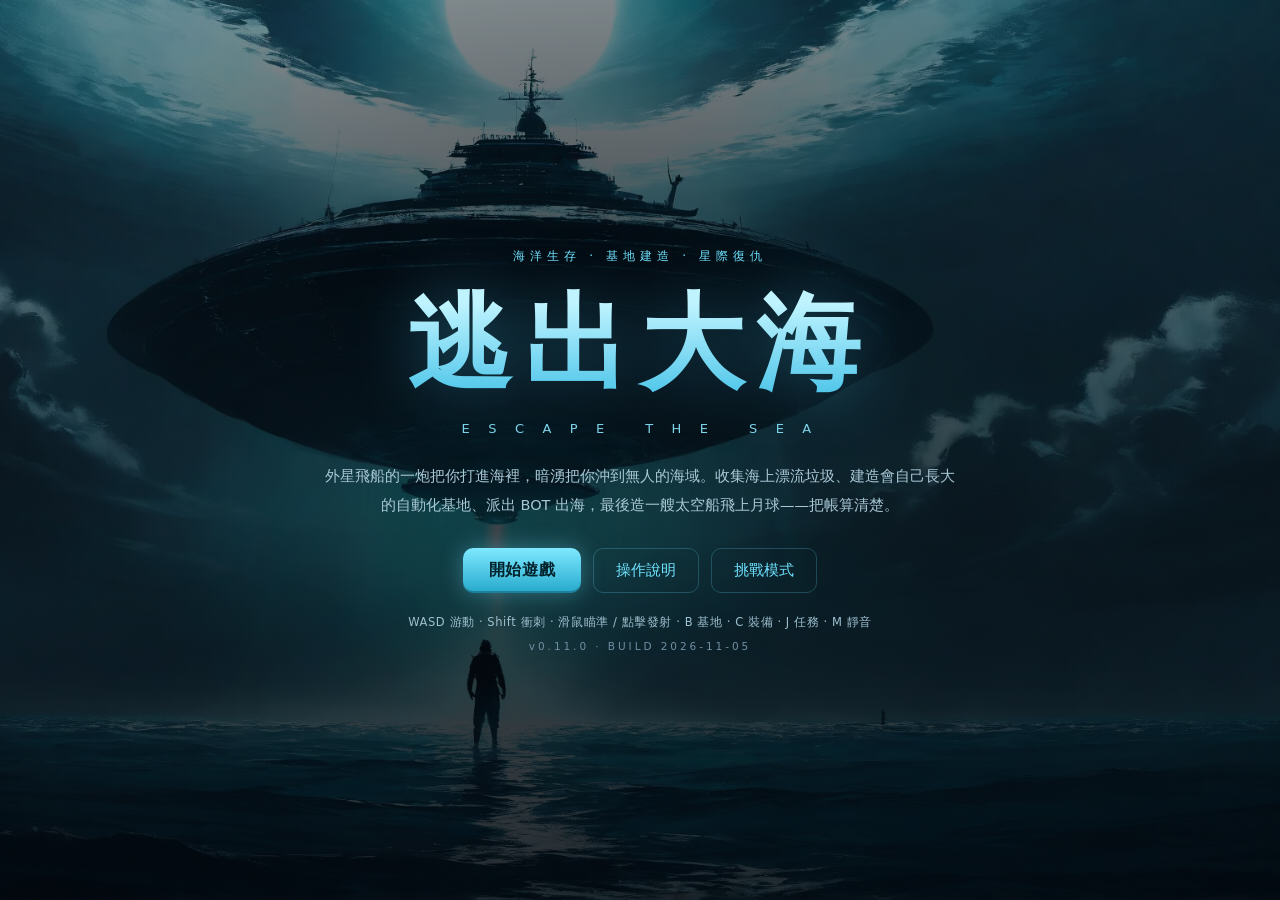
==== commit adcb2d87: "release(v0.11.0): 版本字串 0.11.0＋SW 快取版本 etsea-v0.11.0（主線發布） - index.html：所有 ?v=0.11.0、標題版本 v0.11.0 - j" ====
--- a/index.html
+++ b/index.html
@@ -12,7 +12,7 @@
 <meta name="apple-mobile-web-app-title" content="逃出大海">
 <link rel="manifest" href="manifest.webmanifest">
 <link rel="apple-touch-icon" href="docs/art/pwa/apple-touch-icon-180.png">
-<link rel="stylesheet" href="style.css?v=0.10.0">
+<link rel="stylesheet" href="style.css?v=0.11.0">
 </head>
 <body data-scene="title">
 <canvas id="cv"></canvas>
@@ -127,7 +127,7 @@
       <button id="btn-help" class="ghost">操作說明</button>
     </div>
     <div class="ctrl">WASD 游動 · Shift 衝刺 · 滑鼠瞄準 / 點擊發射 · B 基地 · C 裝備 · J 任務 · M 靜音</div>
-    <div class="ver">v0.10.0-alpha · BUILD 2026-11-05</div>
+    <div class="ver">v0.11.0 · BUILD 2026-11-05</div>
   </div>
 </div>
 
@@ -162,15 +162,15 @@
   </div>
 </div>
 
-<script src="js/core.js?v=0.10.0"></script>
-<script src="docs/i18n/STRINGS.js?v=0.10.0"></script>
-<script src="js/fx.js?v=0.10.0"></script>
-<script src="js/base.js?v=0.10.0"></script>
-<script src="js/sea.js?v=0.10.0"></script>
-<script src="js/leviathan.js?v=0.10.0"></script>
-<script src="js/events.js?v=0.10.0"></script>
-<script src="js/space.js?v=0.10.0"></script>
-<script src="js/main.js?v=0.10.0"></script>
-<script src="js/touch.js?v=0.10.0"></script>
+<script src="js/core.js?v=0.11.0"></script>
+<script src="docs/i18n/STRINGS.js?v=0.11.0"></script>
+<script src="js/fx.js?v=0.11.0"></script>
+<script src="js/base.js?v=0.11.0"></script>
+<script src="js/sea.js?v=0.11.0"></script>
+<script src="js/leviathan.js?v=0.11.0"></script>
+<script src="js/events.js?v=0.11.0"></script>
+<script src="js/space.js?v=0.11.0"></script>
+<script src="js/main.js?v=0.11.0"></script>
+<script src="js/touch.js?v=0.11.0"></script>
 </body>
 </html>
--- a/style.css
+++ b/style.css
@@ -1216,3 +1216,18 @@
 @media (max-width:430px){
   .settings-row button.qa-export,.settings-row button[data-qa-export]{margin-left:0}
 }
+
+/* v0.11 收尾：390 FPS 面板避開 HUD（移到左下、hint/toast 上方）；色盲 HUD 對比 */
+@media (max-width:430px){
+  #fps{left:10px;right:auto;top:auto;bottom:calc(320px + env(safe-area-inset-bottom,0px));
+    max-width:calc(100vw - 20px);min-width:170px}
+}
+body:is(.cb-safe,.colorblind) .chip i{color:#e6f9ff}
+body:is(.cb-safe,.colorblind) .chip .dot{outline:1.5px solid rgba(255,255,255,.6);outline-offset:1px}
+body:is(.cb-safe,.colorblind) .chip b{color:#fff}
+/* v0.11：B 的 #fps 帶 inline top/right，390 需 !important 才能移到左下 */
+@media (max-width:430px){
+  #fps{left:10px!important;right:auto!important;top:auto!important;
+    bottom:calc(320px + env(safe-area-inset-bottom,0px))!important;
+    height:auto!important;max-width:calc(100vw - 20px)!important}
+}
